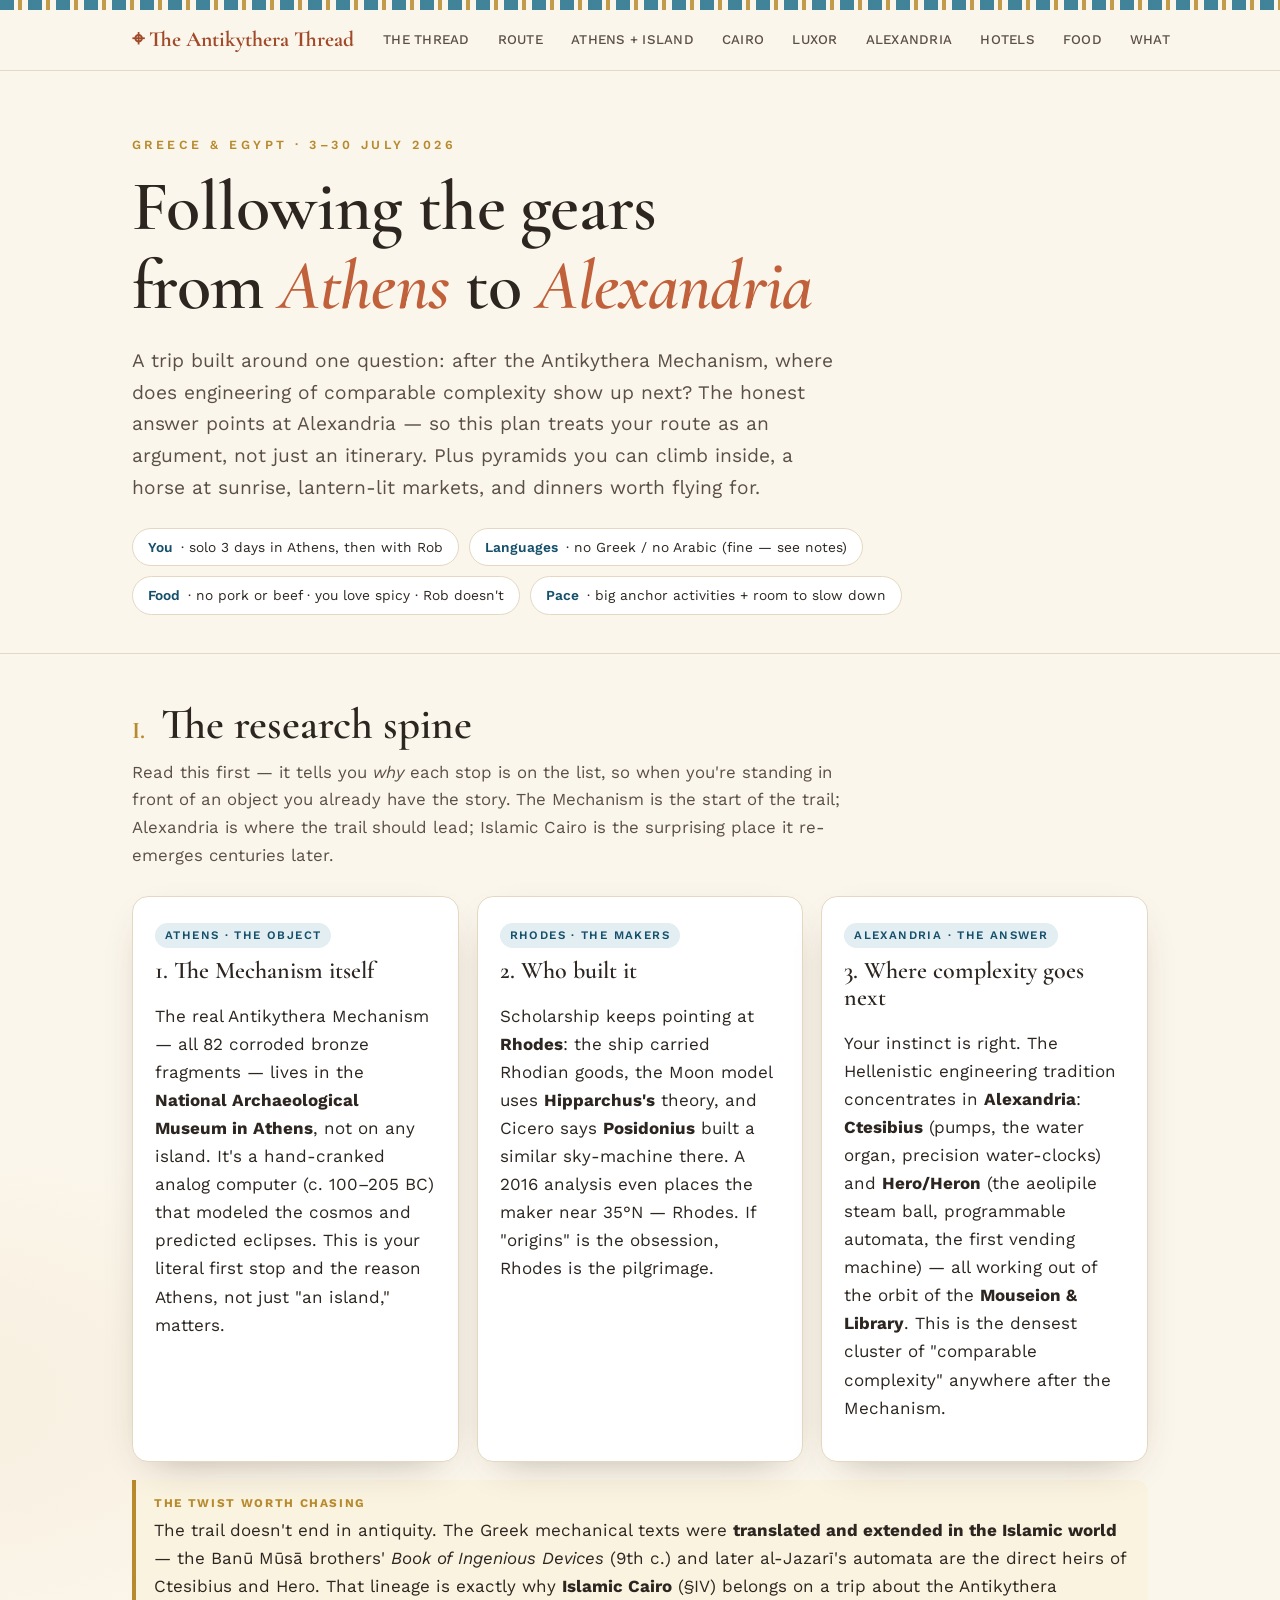
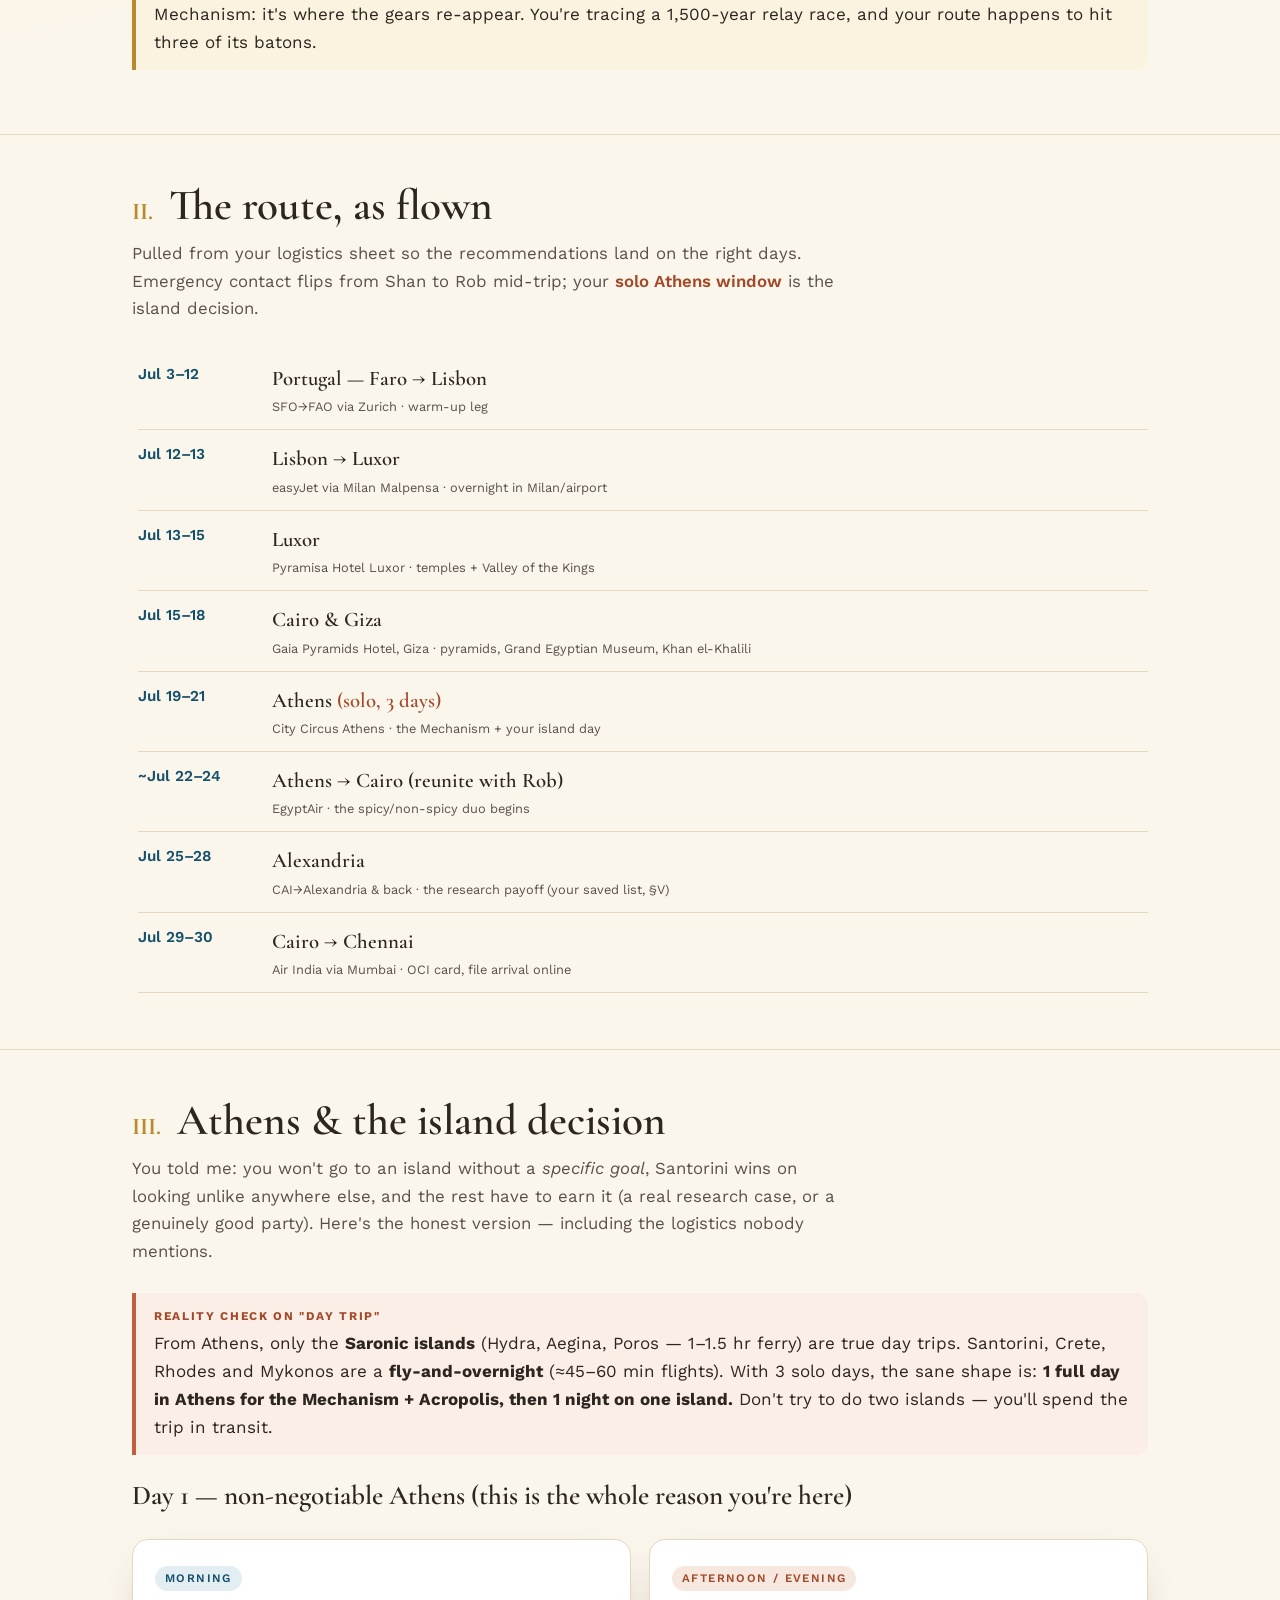
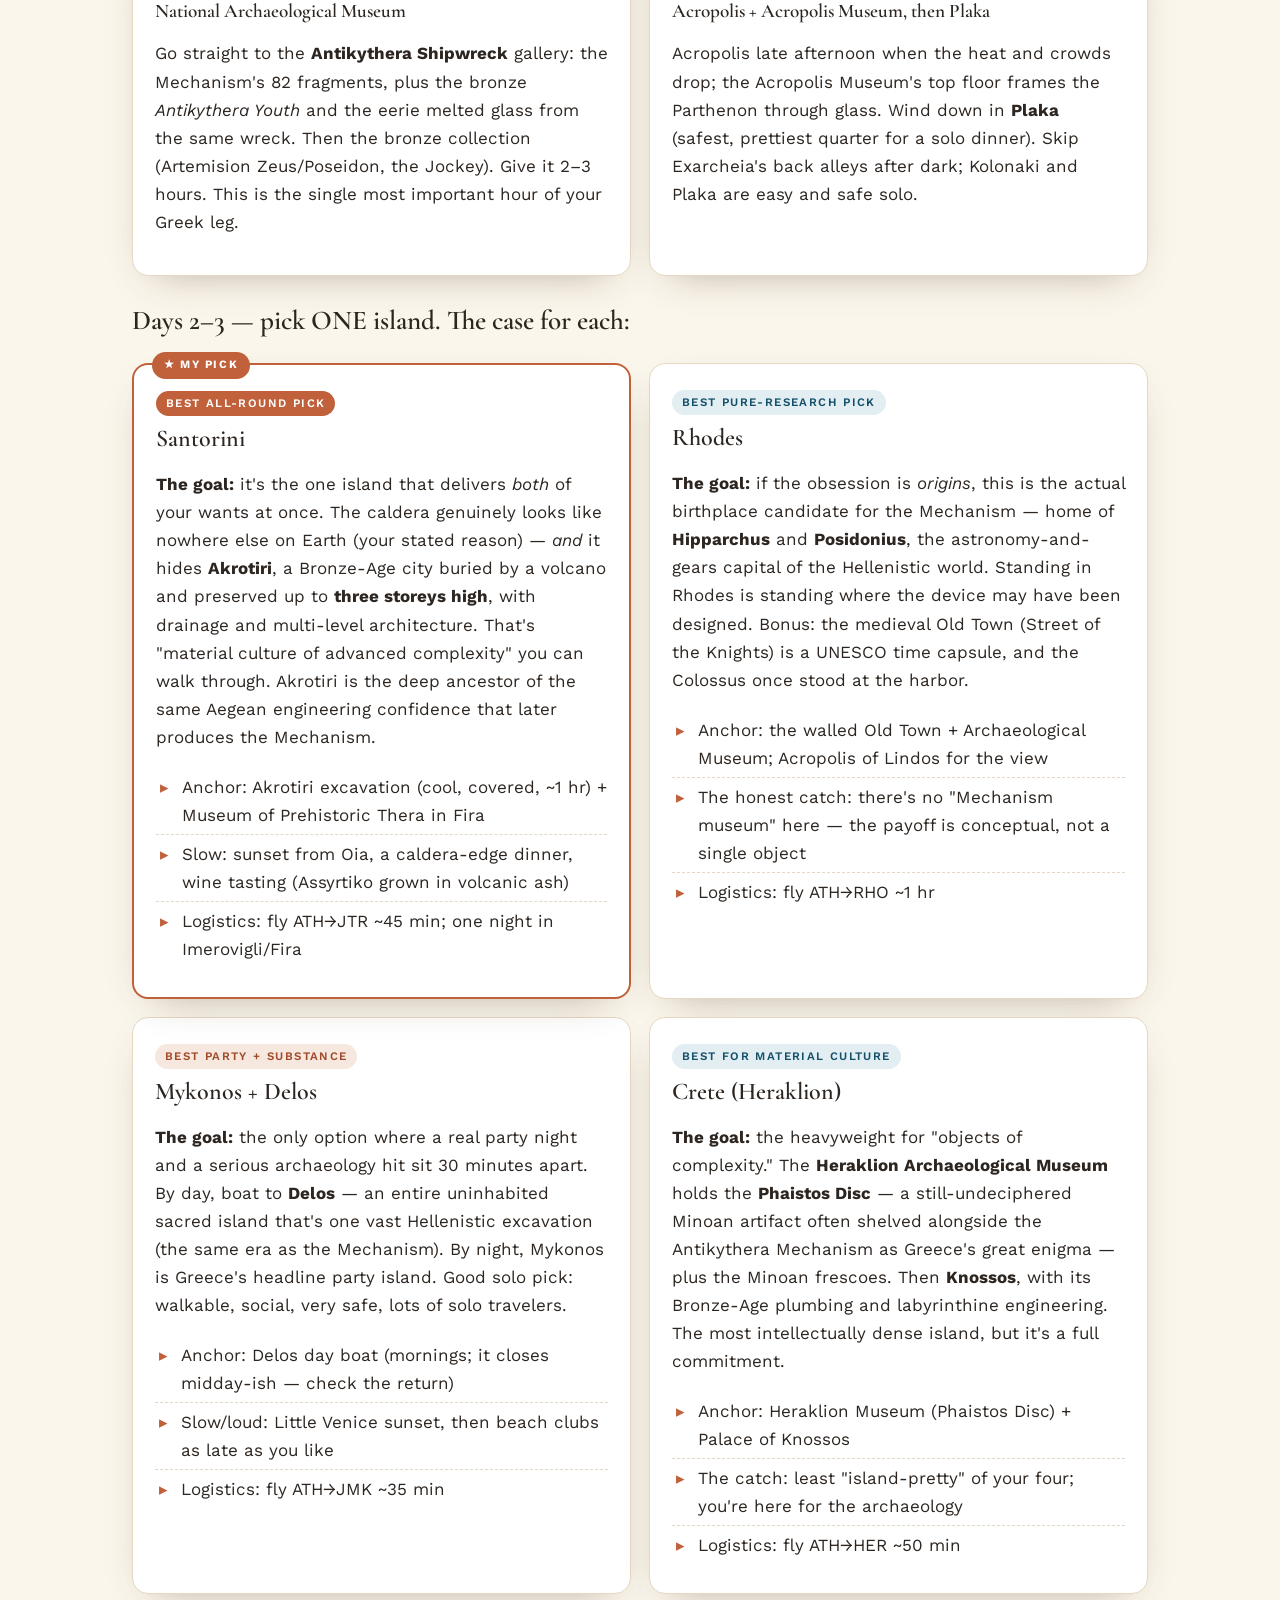
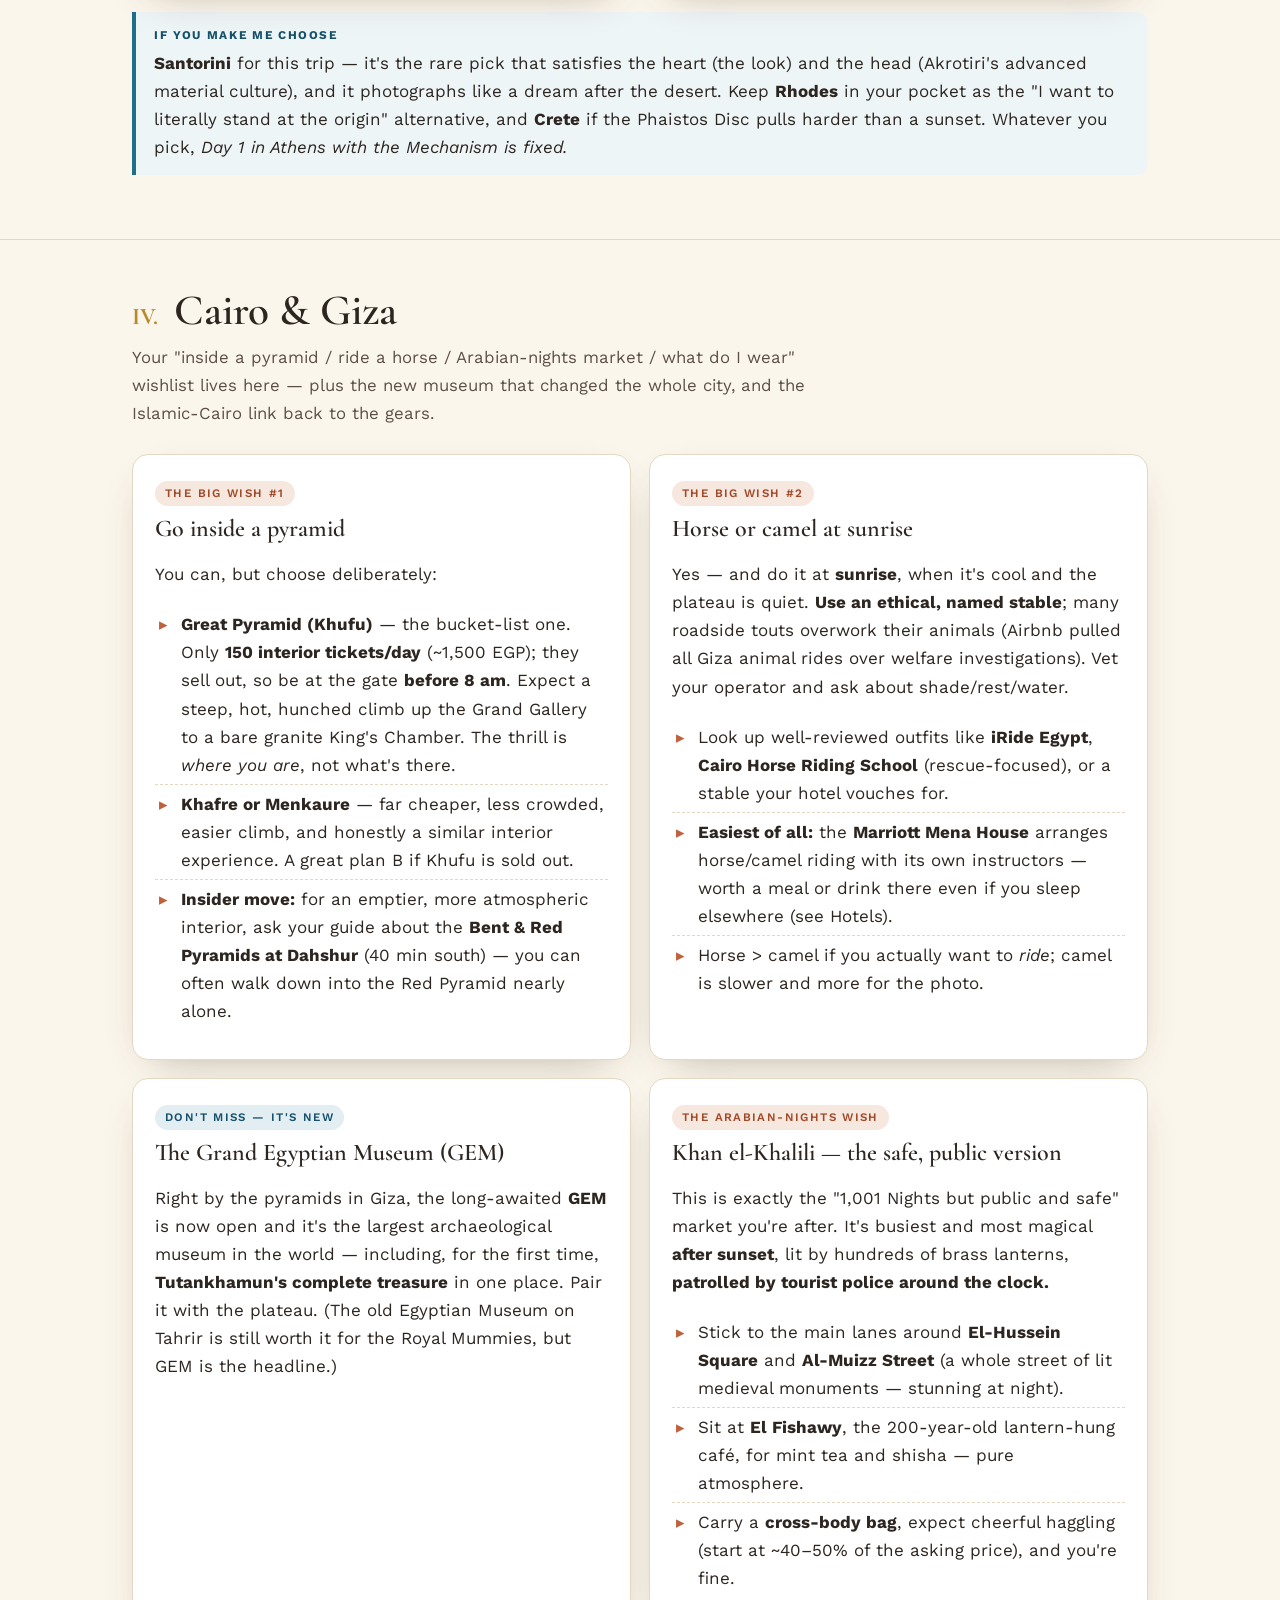
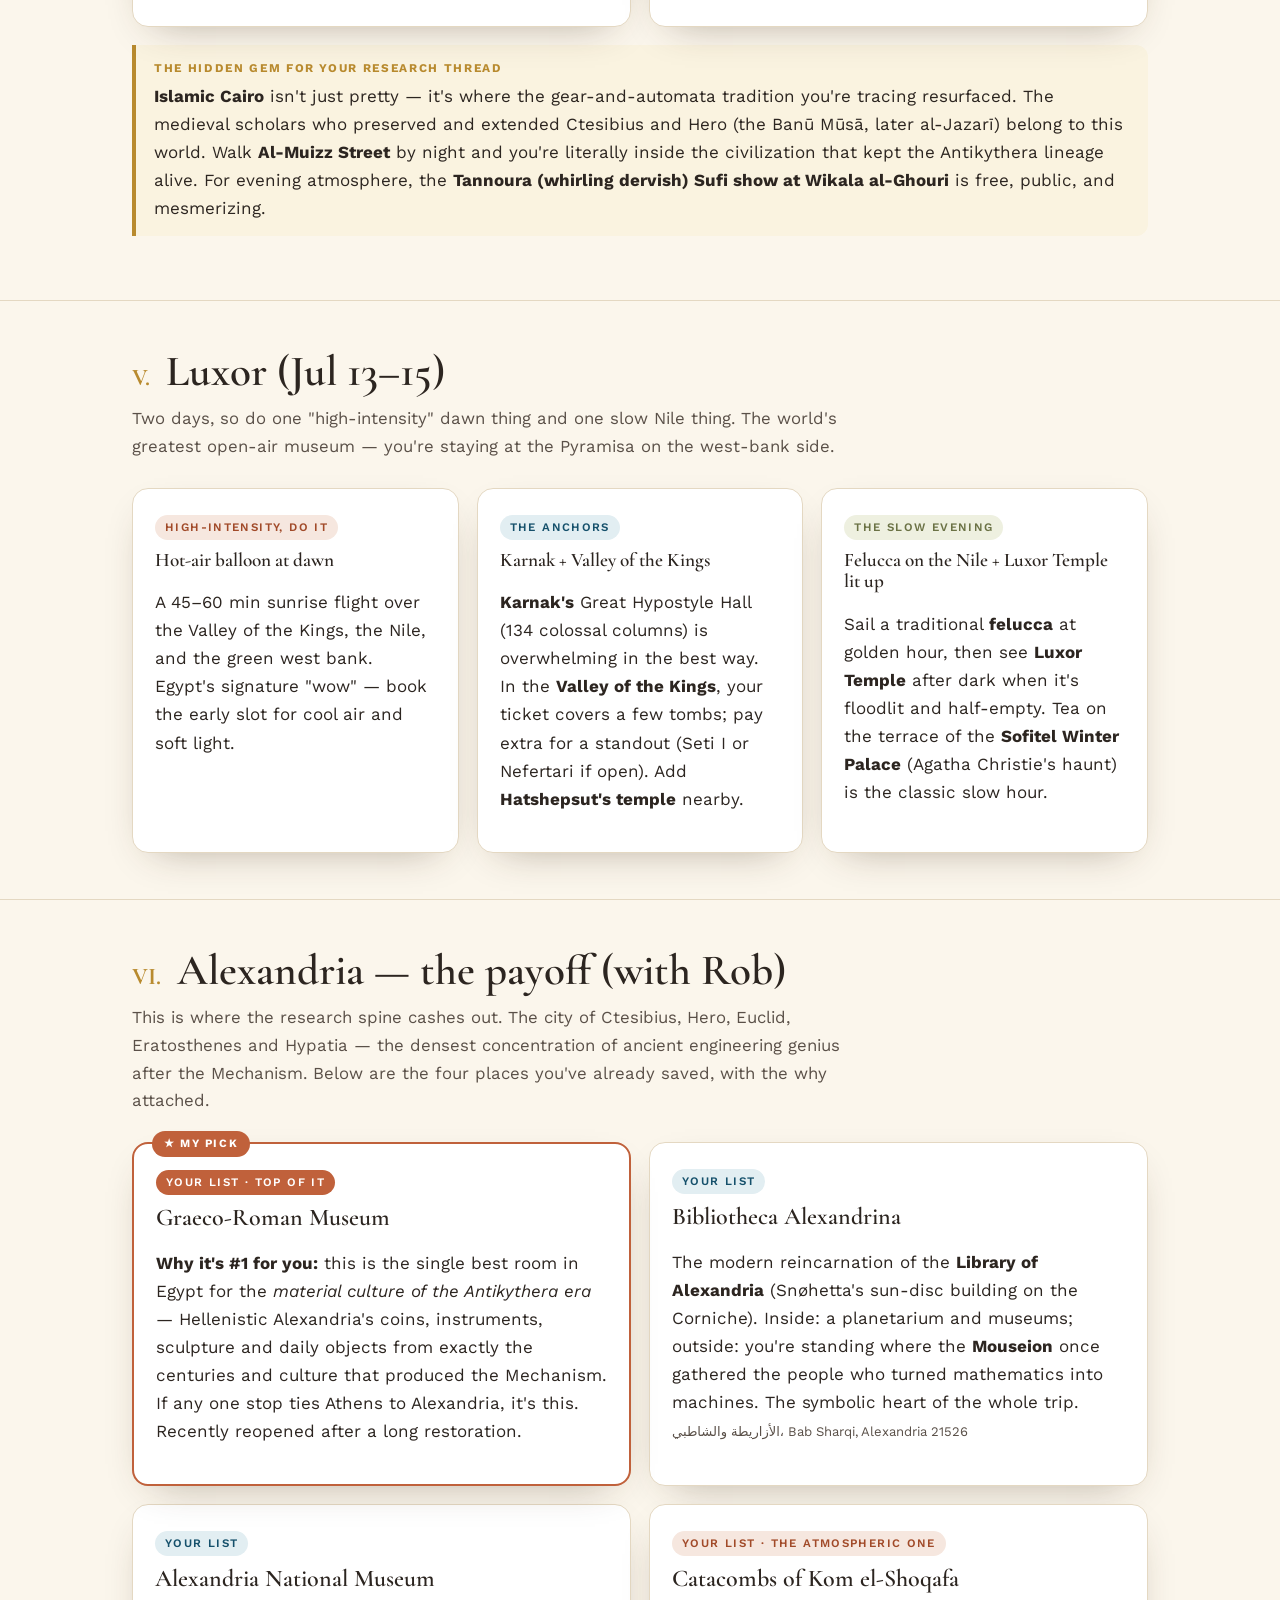
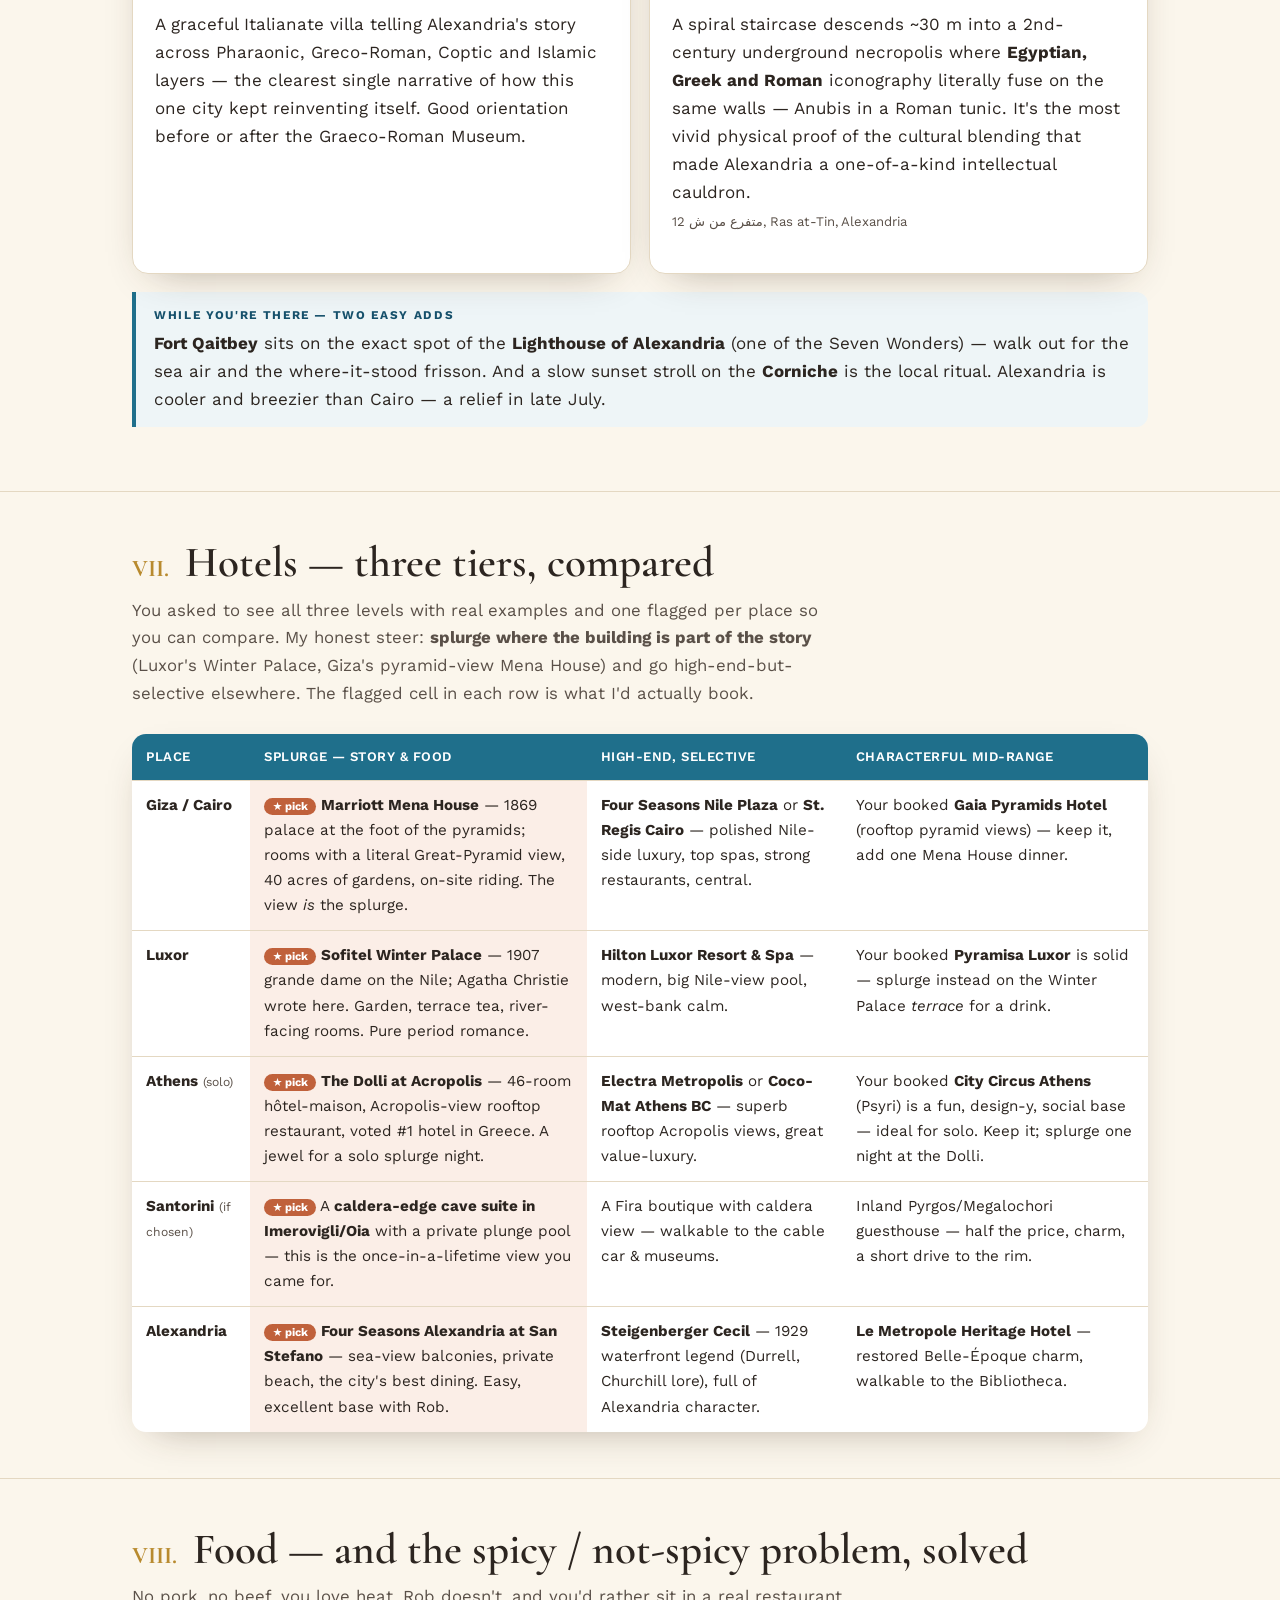
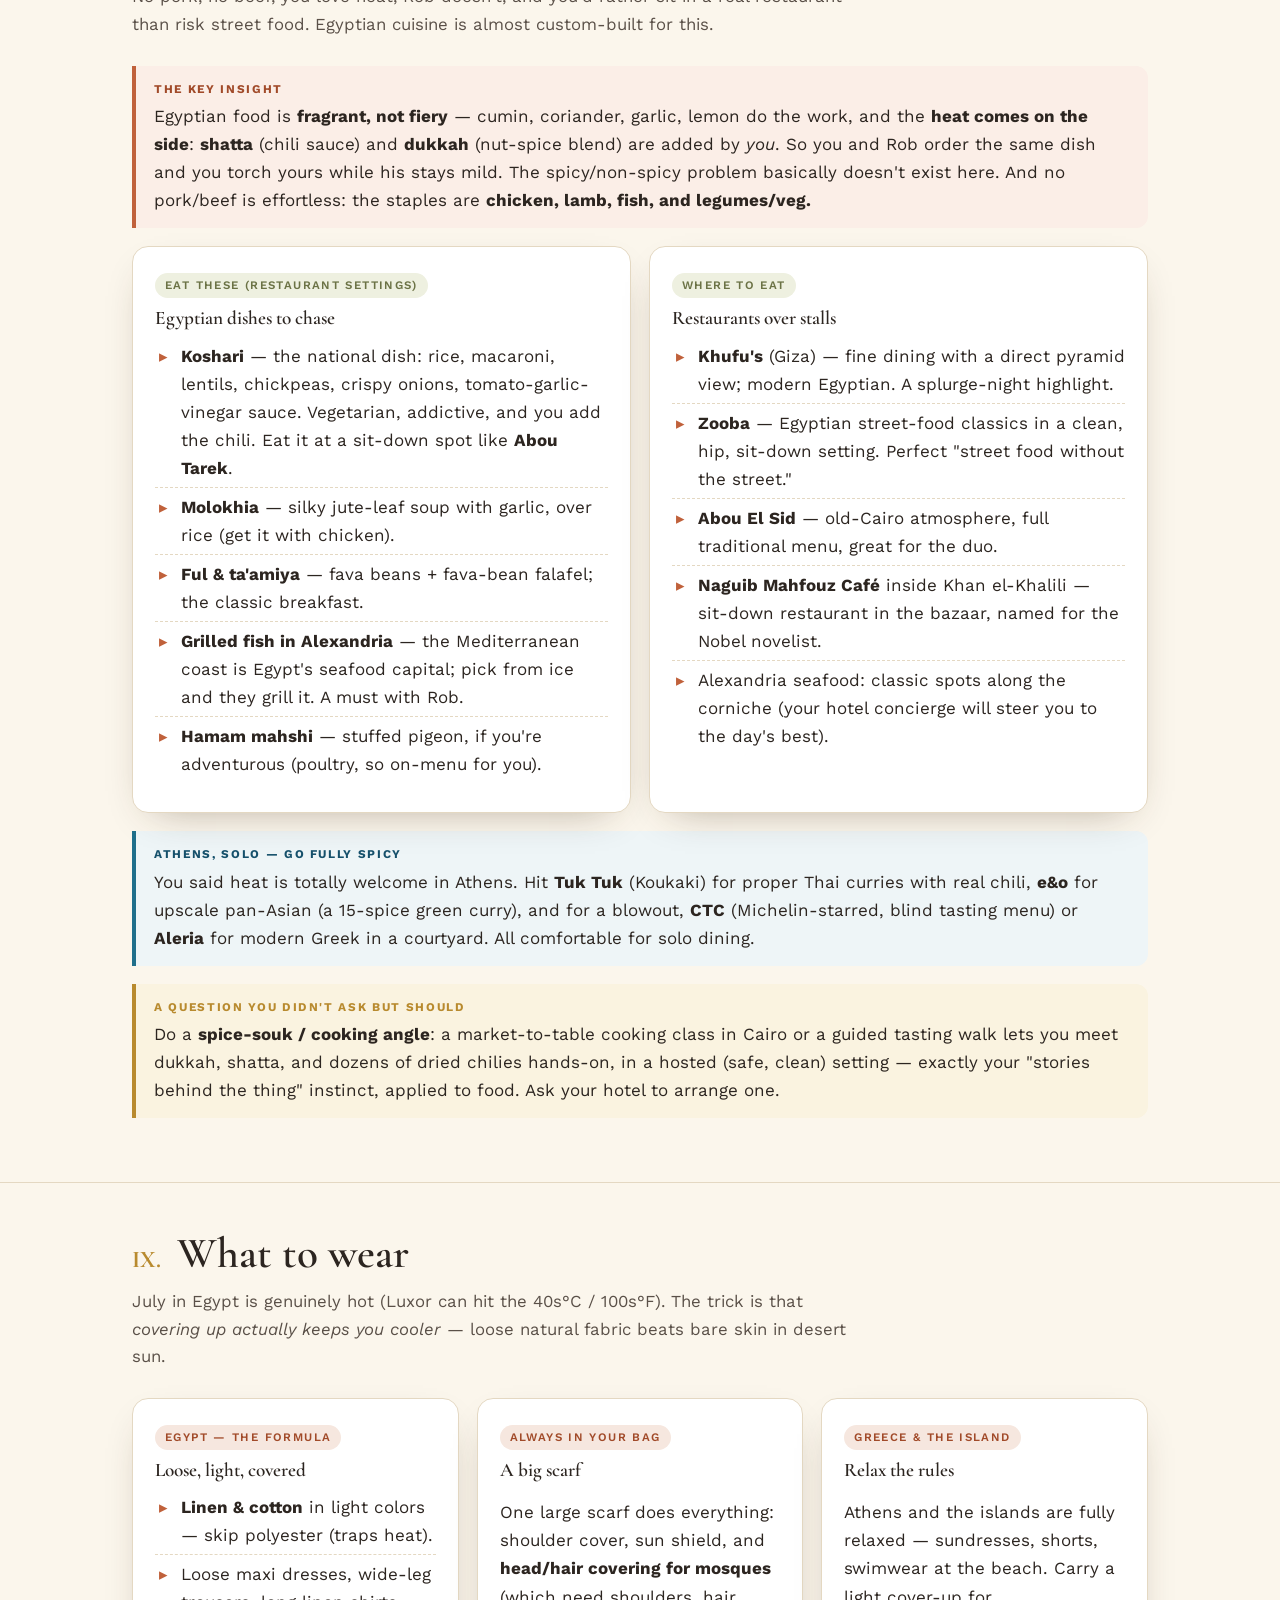
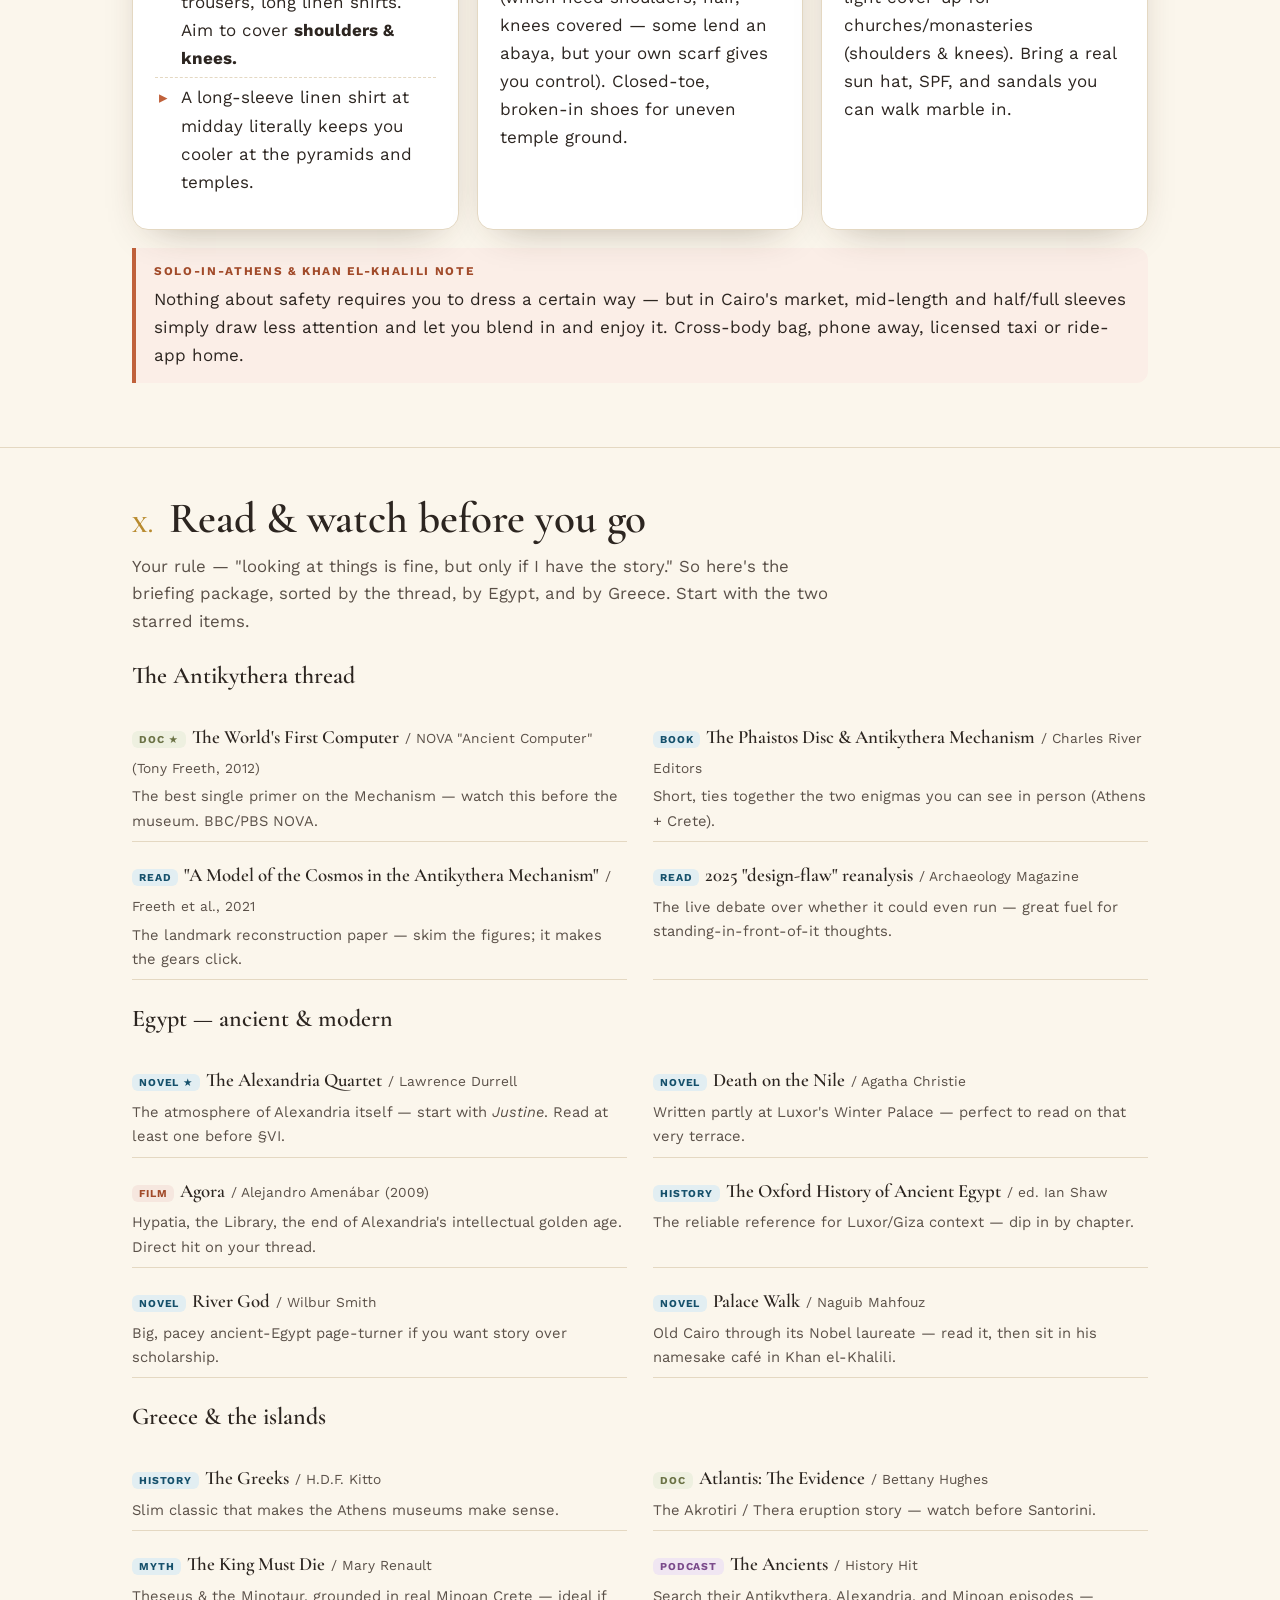
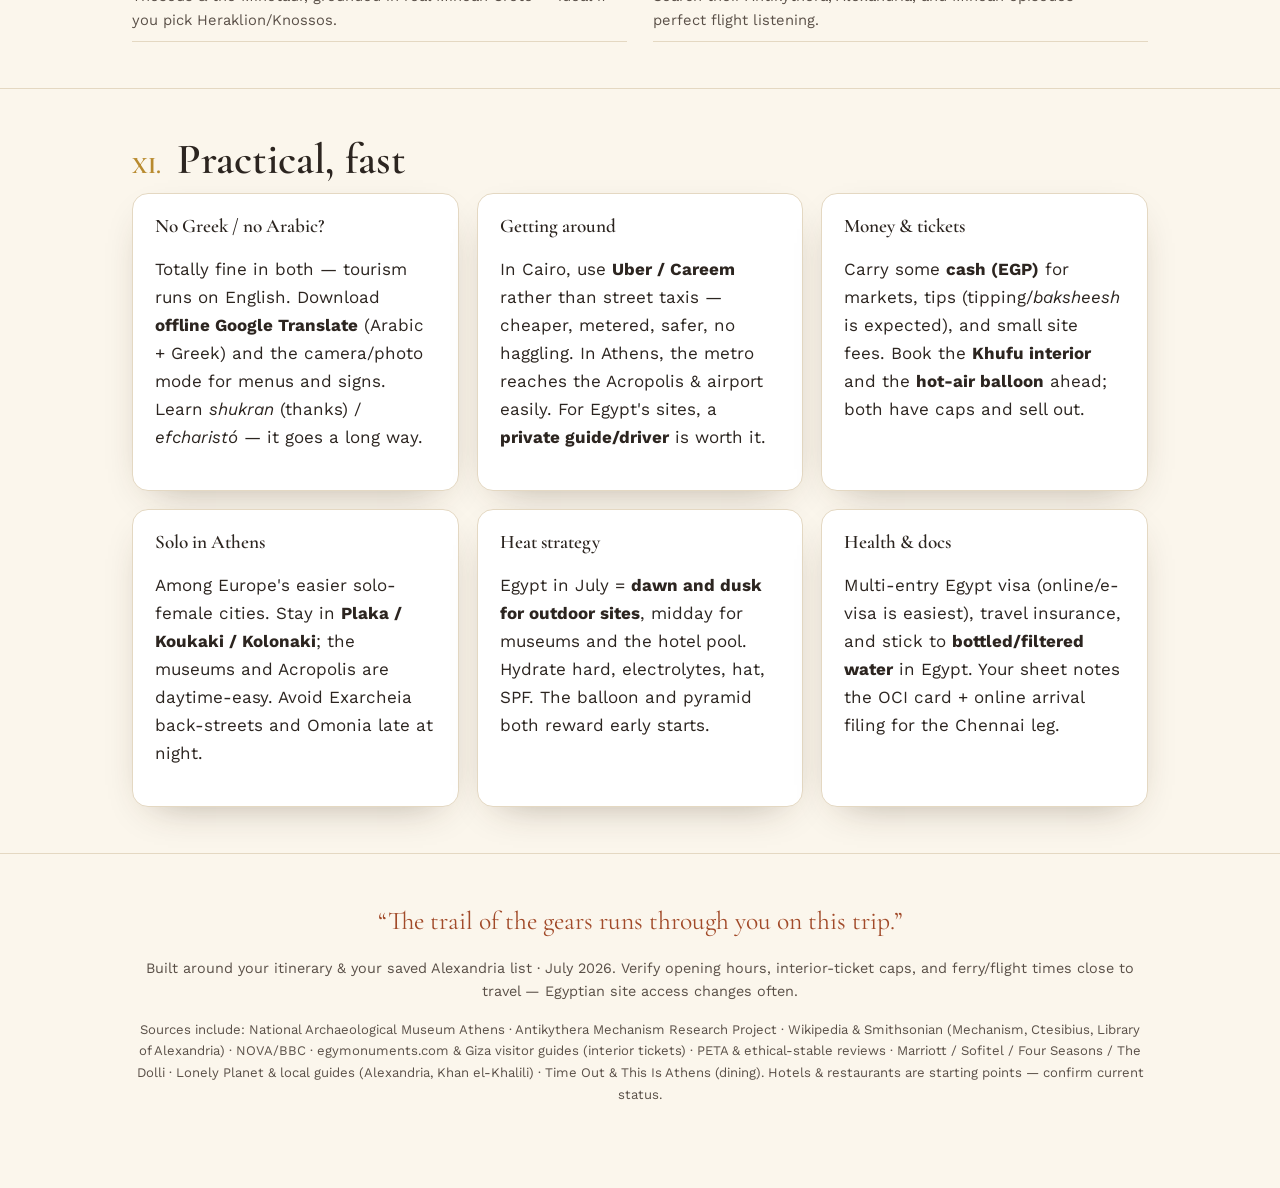
==== greece-egypt-trip/index.html @ a1d3d07e "Add Greece & Egypt 2026 travel guide (Antikythera thread) Single-page HTML guide built around the us" ====
<!DOCTYPE html>
<html lang="en">
<head>
<meta charset="UTF-8" />
<meta name="viewport" content="width=device-width, initial-scale=1.0" />
<title>The Antikythera Thread — Greece &amp; Egypt, July 2026</title>
<link rel="preconnect" href="https://fonts.googleapis.com" />
<link rel="preconnect" href="https://fonts.gstatic.com" crossorigin />
<link href="https://fonts.googleapis.com/css2?family=Cormorant+Garamond:ital,wght@0,400;0,500;0,600;0,700;1,400;1,500&family=Work+Sans:wght@300;400;500;600;700&display=swap" rel="stylesheet" />
<style>
  :root{
    --paper:#fbf6ec;
    --paper-2:#f4ecdd;
    --card:#ffffff;
    --ink:#2c2520;
    --ink-soft:#5a5048;
    --aegean:#1f6f8b;
    --aegean-deep:#15506b;
    --terracotta:#c0613b;
    --terracotta-deep:#a14a29;
    --gold:#b88a2e;
    --gold-soft:#e9d6a8;
    --olive:#6b7245;
    --line:#e4d8c2;
    --shadow:0 14px 40px -22px rgba(60,40,20,.45);
  }
  *{box-sizing:border-box;}
  html{scroll-behavior:smooth;}
  body{
    margin:0;
    background:
      radial-gradient(1200px 600px at 80% -10%, #fff8ec 0, rgba(255,248,236,0) 60%),
      radial-gradient(1000px 500px at -10% 10%, #f7eedd 0, rgba(247,238,221,0) 55%),
      var(--paper);
    color:var(--ink);
    font-family:"Work Sans",system-ui,sans-serif;
    font-weight:400;
    line-height:1.65;
    font-size:17px;
    -webkit-font-smoothing:antialiased;
  }
  h1,h2,h3,h4{font-family:"Cormorant Garamond",Georgia,serif;font-weight:600;line-height:1.12;color:var(--ink);}
  a{color:var(--aegean-deep);text-decoration:none;border-bottom:1px solid rgba(31,111,139,.3);}
  a:hover{border-bottom-color:var(--aegean);}
  .wrap{max-width:1060px;margin:0 auto;padding:0 22px;}

  /* greek-key top ribbon */
  .ribbon{height:10px;background:
    repeating-linear-gradient(90deg,var(--aegean) 0 14px,transparent 14px 18px,var(--gold) 18px 22px,transparent 22px 28px);
    opacity:.85;}

  /* NAV */
  nav{position:sticky;top:0;z-index:50;background:rgba(251,246,236,.92);backdrop-filter:blur(8px);
    border-bottom:1px solid var(--line);}
  nav .wrap{display:flex;align-items:center;gap:18px;height:60px;overflow-x:auto;}
  nav .brand{font-family:"Cormorant Garamond",serif;font-size:1.35rem;font-weight:700;color:var(--terracotta-deep);white-space:nowrap;border:0;}
  nav .links{display:flex;gap:6px;margin-left:auto;}
  nav a{font-size:.83rem;letter-spacing:.02em;text-transform:uppercase;color:var(--ink-soft);
    padding:7px 11px;border-radius:999px;border:0;white-space:nowrap;font-weight:500;}
  nav a:hover{background:var(--gold-soft);color:var(--ink);}

  /* HERO */
  header.hero{padding:64px 0 38px;}
  .eyebrow{font-size:.78rem;letter-spacing:.28em;text-transform:uppercase;color:var(--gold);font-weight:600;}
  header.hero h1{font-size:clamp(2.6rem,6vw,4.4rem);margin:.18em 0 .1em;letter-spacing:-.01em;}
  header.hero h1 em{font-style:italic;color:var(--terracotta);}
  .lede{font-size:1.2rem;color:var(--ink-soft);max-width:60ch;}
  .meta-row{display:flex;flex-wrap:wrap;gap:10px;margin-top:24px;}
  .pill{background:#fff;border:1px solid var(--line);border-radius:999px;padding:7px 15px;font-size:.86rem;
    box-shadow:var(--shadow);display:inline-flex;gap:8px;align-items:center;}
  .pill b{color:var(--aegean-deep);font-weight:600;}

  /* SECTION */
  section{padding:46px 0;border-top:1px solid var(--line);}
  .sec-head{display:flex;align-items:baseline;gap:16px;margin-bottom:8px;}
  .sec-num{font-family:"Cormorant Garamond",serif;font-size:1.5rem;color:var(--gold);font-weight:700;}
  section h2{font-size:clamp(1.9rem,4vw,2.7rem);margin:0;}
  .sec-sub{color:var(--ink-soft);max-width:72ch;margin:.4em 0 1.6em;font-size:1.05rem;}

  /* cards & grid */
  .grid{display:grid;gap:18px;}
  .g2{grid-template-columns:repeat(2,1fr);}
  .g3{grid-template-columns:repeat(3,1fr);}
  @media(max-width:820px){.g2,.g3{grid-template-columns:1fr;}}
  .card{background:var(--card);border:1px solid var(--line);border-radius:16px;padding:22px;box-shadow:var(--shadow);}
  .card h3{font-size:1.5rem;margin:0 0 .25em;}
  .card h4{font-size:1.2rem;margin:0 0 .2em;}
  .tag{display:inline-block;font-size:.72rem;letter-spacing:.12em;text-transform:uppercase;font-weight:600;
    padding:3px 10px;border-radius:999px;margin-bottom:10px;}
  .tag.research{background:#e2eef2;color:var(--aegean-deep);}
  .tag.vibe{background:#f6e7df;color:var(--terracotta-deep);}
  .tag.food{background:#eef0e0;color:var(--olive);}
  .tag.pick{background:var(--terracotta);color:#fff;}

  /* recommended flag */
  .rec{position:relative;border:2px solid var(--terracotta);}
  .rec::before{content:"★ MY PICK";position:absolute;top:-13px;left:18px;background:var(--terracotta);color:#fff;
    font-family:"Work Sans";font-size:.7rem;letter-spacing:.14em;font-weight:700;padding:4px 12px;border-radius:999px;}

  ul.clean{list-style:none;padding:0;margin:.4em 0;}
  ul.clean li{padding:5px 0 5px 26px;position:relative;border-bottom:1px dashed var(--line);}
  ul.clean li:last-child{border-bottom:0;}
  ul.clean li::before{content:"▸";position:absolute;left:4px;color:var(--terracotta);}
  ul.plain{padding-left:1.1em;margin:.4em 0;}
  ul.plain li{margin:.3em 0;}

  /* callout */
  .note{border-left:4px solid var(--aegean);background:#eef5f7;border-radius:0 12px 12px 0;padding:14px 18px;margin:18px 0;}
  .note.warm{border-left-color:var(--terracotta);background:#fbeee7;}
  .note.gold{border-left-color:var(--gold);background:#faf3e0;}
  .note b{color:var(--ink);}
  .note .lbl{font-size:.74rem;letter-spacing:.14em;text-transform:uppercase;font-weight:700;color:var(--aegean-deep);display:block;margin-bottom:3px;}
  .note.warm .lbl{color:var(--terracotta-deep);}
  .note.gold .lbl{color:var(--gold);}

  /* timeline */
  .tl{position:relative;margin:10px 0;padding-left:6px;}
  .tl-row{display:grid;grid-template-columns:120px 1fr;gap:14px;padding:12px 0;border-bottom:1px solid var(--line);align-items:start;}
  @media(max-width:600px){.tl-row{grid-template-columns:90px 1fr;}}
  .tl-date{font-weight:600;color:var(--aegean-deep);font-size:.95rem;}
  .tl-place{font-family:"Cormorant Garamond",serif;font-size:1.3rem;font-weight:600;}
  .tl-who{font-size:.8rem;color:var(--ink-soft);}
  .who-solo{color:var(--terracotta-deep);font-weight:600;}

  /* table */
  table{width:100%;border-collapse:collapse;background:#fff;border-radius:14px;overflow:hidden;box-shadow:var(--shadow);font-size:.95rem;}
  th,td{padding:12px 14px;text-align:left;border-bottom:1px solid var(--line);vertical-align:top;}
  th{background:var(--aegean);color:#fff;font-family:"Work Sans";font-weight:600;font-size:.82rem;letter-spacing:.04em;text-transform:uppercase;}
  tr:last-child td{border-bottom:0;}
  td.flagged{background:#fbeee7;}
  .chip{font-size:.7rem;font-weight:700;color:#fff;background:var(--terracotta);padding:2px 8px;border-radius:999px;}

  /* reading list */
  .read{display:grid;grid-template-columns:1fr 1fr;gap:10px 26px;}
  @media(max-width:700px){.read{grid-template-columns:1fr;}}
  .read .item{padding:8px 0;border-bottom:1px solid var(--line);}
  .read .item b{font-family:"Cormorant Garamond",serif;font-size:1.18rem;font-weight:600;}
  .read .item .by{color:var(--ink-soft);font-size:.86rem;}
  .read .item p{margin:.25em 0 0;font-size:.92rem;color:var(--ink-soft);}
  .badge{font-size:.66rem;font-weight:700;letter-spacing:.08em;text-transform:uppercase;padding:2px 7px;border-radius:6px;margin-right:6px;}
  .b-book{background:#e2eef2;color:var(--aegean-deep);}
  .b-film{background:#f6e7df;color:var(--terracotta-deep);}
  .b-doc{background:#eef0e0;color:var(--olive);}
  .b-pod{background:#f0e6f2;color:#7a4a8a;}

  footer{padding:46px 0 70px;border-top:1px solid var(--line);color:var(--ink-soft);font-size:.9rem;}
  footer .wrap{text-align:center;}
  .src{font-size:.82rem;color:var(--ink-soft);}
  .src a{color:var(--ink-soft);}
  .two-col{columns:2;column-gap:34px;}
  @media(max-width:700px){.two-col{columns:1;}}
  .kicker{font-variant:small-caps;letter-spacing:.04em;color:var(--terracotta-deep);font-weight:600;}
  hr.soft{border:0;border-top:1px dashed var(--line);margin:22px 0;}
</style>
</head>
<body>
<div class="ribbon"></div>
<nav>
  <div class="wrap">
    <span class="brand">⌖ The Antikythera Thread</span>
    <span class="links">
      <a href="#spine">The Thread</a>
      <a href="#route">Route</a>
      <a href="#athens">Athens + Island</a>
      <a href="#cairo">Cairo</a>
      <a href="#luxor">Luxor</a>
      <a href="#alex">Alexandria</a>
      <a href="#hotels">Hotels</a>
      <a href="#food">Food</a>
      <a href="#wear">What to Wear</a>
      <a href="#read">Read / Watch</a>
    </span>
  </div>
</nav>

<header class="hero">
  <div class="wrap">
    <div class="eyebrow">Greece &amp; Egypt · 3–30 July 2026</div>
    <h1>Following the gears<br />from <em>Athens</em> to <em>Alexandria</em></h1>
    <p class="lede">A trip built around one question: after the Antikythera Mechanism, where does engineering of comparable
      complexity show up next? The honest answer points at Alexandria — so this plan treats your route as an argument,
      not just an itinerary. Plus pyramids you can climb inside, a horse at sunrise, lantern-lit markets, and dinners worth flying for.</p>
    <div class="meta-row">
      <span class="pill"><b>You</b> · solo 3 days in Athens, then with Rob</span>
      <span class="pill"><b>Languages</b> · no Greek / no Arabic (fine — see notes)</span>
      <span class="pill"><b>Food</b> · no pork or beef · you love spicy · Rob doesn't</span>
      <span class="pill"><b>Pace</b> · big anchor activities + room to slow down</span>
    </div>
  </div>
</header>

<!-- ============ THE THREAD ============ -->
<section id="spine">
  <div class="wrap">
    <div class="sec-head"><span class="sec-num">I.</span><h2>The research spine</h2></div>
    <p class="sec-sub">Read this first — it tells you <em>why</em> each stop is on the list, so when you're standing in
      front of an object you already have the story. The Mechanism is the start of the trail; Alexandria is where the
      trail should lead; Islamic Cairo is the surprising place it re-emerges centuries later.</p>

    <div class="grid g3">
      <div class="card">
        <span class="tag research">Athens · the object</span>
        <h3>1. The Mechanism itself</h3>
        <p>The real Antikythera Mechanism — all 82 corroded bronze fragments — lives in the
          <b>National Archaeological Museum in Athens</b>, not on any island. It's a hand-cranked analog computer
          (c. 100–205 BC) that modeled the cosmos and predicted eclipses. This is your literal first stop and the
          reason Athens, not just "an island," matters.</p>
      </div>
      <div class="card">
        <span class="tag research">Rhodes · the makers</span>
        <h3>2. Who built it</h3>
        <p>Scholarship keeps pointing at <b>Rhodes</b>: the ship carried Rhodian goods, the Moon model uses
          <b>Hipparchus's</b> theory, and Cicero says <b>Posidonius</b> built a similar sky-machine there. A 2016
          analysis even places the maker near 35°N — Rhodes. If "origins" is the obsession, Rhodes is the pilgrimage.</p>
      </div>
      <div class="card">
        <span class="tag research">Alexandria · the answer</span>
        <h3>3. Where complexity goes next</h3>
        <p>Your instinct is right. The Hellenistic engineering tradition concentrates in <b>Alexandria</b>:
          <b>Ctesibius</b> (pumps, the water organ, precision water-clocks) and <b>Hero/Heron</b> (the aeolipile steam
          ball, programmable automata, the first vending machine) — all working out of the orbit of the
          <b>Mouseion &amp; Library</b>. This is the densest cluster of "comparable complexity" anywhere after the Mechanism.</p>
      </div>
    </div>

    <div class="note gold">
      <span class="lbl">The twist worth chasing</span>
      The trail doesn't end in antiquity. The Greek mechanical texts were <b>translated and extended in the Islamic
      world</b> — the Banū Mūsā brothers' <em>Book of Ingenious Devices</em> (9th c.) and later al-Jazarī's automata are
      the direct heirs of Ctesibius and Hero. That lineage is exactly why <b>Islamic Cairo</b> (§IV) belongs on a trip
      about the Antikythera Mechanism: it's where the gears re-appear. You're tracing a 1,500-year relay race, and your
      route happens to hit three of its batons.
    </div>
  </div>
</section>

<!-- ============ ROUTE ============ -->
<section id="route">
  <div class="wrap">
    <div class="sec-head"><span class="sec-num">II.</span><h2>The route, as flown</h2></div>
    <p class="sec-sub">Pulled from your logistics sheet so the recommendations land on the right days. Emergency contact
      flips from Shan to Rob mid-trip; your <span class="who-solo">solo Athens window</span> is the island decision.</p>
    <div class="tl">
      <div class="tl-row"><div class="tl-date">Jul 3–12</div><div><div class="tl-place">Portugal — Faro → Lisbon</div><div class="tl-who">SFO→FAO via Zurich · warm-up leg</div></div></div>
      <div class="tl-row"><div class="tl-date">Jul 12–13</div><div><div class="tl-place">Lisbon → Luxor</div><div class="tl-who">easyJet via Milan Malpensa · overnight in Milan/airport</div></div></div>
      <div class="tl-row"><div class="tl-date">Jul 13–15</div><div><div class="tl-place">Luxor</div><div class="tl-who">Pyramisa Hotel Luxor · temples + Valley of the Kings</div></div></div>
      <div class="tl-row"><div class="tl-date">Jul 15–18</div><div><div class="tl-place">Cairo &amp; Giza</div><div class="tl-who">Gaia Pyramids Hotel, Giza · pyramids, Grand Egyptian Museum, Khan el-Khalili</div></div></div>
      <div class="tl-row"><div class="tl-date">Jul 19–21</div><div><div class="tl-place">Athens <span class="who-solo">(solo, 3 days)</span></div><div class="tl-who">City Circus Athens · the Mechanism + your island day</div></div></div>
      <div class="tl-row"><div class="tl-date">~Jul 22–24</div><div><div class="tl-place">Athens → Cairo (reunite with Rob)</div><div class="tl-who">EgyptAir · the spicy/non-spicy duo begins</div></div></div>
      <div class="tl-row"><div class="tl-date">Jul 25–28</div><div><div class="tl-place">Alexandria</div><div class="tl-who">CAI→Alexandria &amp; back · the research payoff (your saved list, §V)</div></div></div>
      <div class="tl-row"><div class="tl-date">Jul 29–30</div><div><div class="tl-place">Cairo → Chennai</div><div class="tl-who">Air India via Mumbai · OCI card, file arrival online</div></div></div>
    </div>
  </div>
</section>

<!-- ============ ATHENS + ISLAND ============ -->
<section id="athens">
  <div class="wrap">
    <div class="sec-head"><span class="sec-num">III.</span><h2>Athens &amp; the island decision</h2></div>
    <p class="sec-sub">You told me: you won't go to an island without a <em>specific goal</em>, Santorini wins on looking
      unlike anywhere else, and the rest have to earn it (a real research case, or a genuinely good party). Here's the
      honest version — including the logistics nobody mentions.</p>

    <div class="note warm">
      <span class="lbl">Reality check on "day trip"</span>
      From Athens, only the <b>Saronic islands</b> (Hydra, Aegina, Poros — 1–1.5 hr ferry) are true day trips.
      Santorini, Crete, Rhodes and Mykonos are a <b>fly-and-overnight</b> (≈45–60 min flights). With 3 solo days, the
      sane shape is: <b>1 full day in Athens for the Mechanism + Acropolis, then 1 night on one island.</b> Don't try to
      do two islands — you'll spend the trip in transit.
    </div>

    <h3 style="margin-top:26px;font-size:1.7rem;">Day 1 — non-negotiable Athens (this is the whole reason you're here)</h3>
    <div class="grid g2" style="margin-top:6px;">
      <div class="card">
        <span class="tag research">Morning</span>
        <h4>National Archaeological Museum</h4>
        <p>Go straight to the <b>Antikythera Shipwreck</b> gallery: the Mechanism's 82 fragments, plus the bronze
          <em>Antikythera Youth</em> and the eerie melted glass from the same wreck. Then the bronze collection
          (Artemision Zeus/Poseidon, the Jockey). Give it 2–3 hours. This is the single most important hour of your Greek leg.</p>
      </div>
      <div class="card">
        <span class="tag vibe">Afternoon / evening</span>
        <h4>Acropolis + Acropolis Museum, then Plaka</h4>
        <p>Acropolis late afternoon when the heat and crowds drop; the Acropolis Museum's top floor frames the Parthenon
          through glass. Wind down in <b>Plaka</b> (safest, prettiest quarter for a solo dinner). Skip Exarcheia's back
          alleys after dark; Kolonaki and Plaka are easy and safe solo.</p>
      </div>
    </div>

    <h3 style="margin-top:30px;font-size:1.7rem;">Days 2–3 — pick ONE island. The case for each:</h3>
    <div class="grid g2" style="margin-top:6px;">

      <div class="card rec">
        <span class="tag pick">Best all-round pick</span>
        <h3>Santorini</h3>
        <p><b>The goal:</b> it's the one island that delivers <em>both</em> of your wants at once. The caldera genuinely
          looks like nowhere else on Earth (your stated reason) — <em>and</em> it hides <b>Akrotiri</b>, a Bronze-Age
          city buried by a volcano and preserved up to <b>three storeys high</b>, with drainage and multi-level
          architecture. That's "material culture of advanced complexity" you can walk through. Akrotiri is the deep
          ancestor of the same Aegean engineering confidence that later produces the Mechanism.</p>
        <ul class="clean">
          <li>Anchor: Akrotiri excavation (cool, covered, ~1 hr) + Museum of Prehistoric Thera in Fira</li>
          <li>Slow: sunset from Oia, a caldera-edge dinner, wine tasting (Assyrtiko grown in volcanic ash)</li>
          <li>Logistics: fly ATH→JTR ~45 min; one night in Imerovigli/Fira</li>
        </ul>
      </div>

      <div class="card">
        <span class="tag research">Best pure-research pick</span>
        <h3>Rhodes</h3>
        <p><b>The goal:</b> if the obsession is <em>origins</em>, this is the actual birthplace candidate for the
          Mechanism — home of <b>Hipparchus</b> and <b>Posidonius</b>, the astronomy-and-gears capital of the Hellenistic
          world. Standing in Rhodes is standing where the device may have been designed. Bonus: the medieval Old Town
          (Street of the Knights) is a UNESCO time capsule, and the Colossus once stood at the harbor.</p>
        <ul class="clean">
          <li>Anchor: the walled Old Town + Archaeological Museum; Acropolis of Lindos for the view</li>
          <li>The honest catch: there's no "Mechanism museum" here — the payoff is conceptual, not a single object</li>
          <li>Logistics: fly ATH→RHO ~1 hr</li>
        </ul>
      </div>

      <div class="card">
        <span class="tag vibe">Best party + substance</span>
        <h3>Mykonos&nbsp;+&nbsp;Delos</h3>
        <p><b>The goal:</b> the only option where a real party night and a serious archaeology hit sit 30 minutes apart.
          By day, boat to <b>Delos</b> — an entire uninhabited sacred island that's one vast Hellenistic excavation
          (the same era as the Mechanism). By night, Mykonos is Greece's headline party island. Good solo pick: walkable,
          social, very safe, lots of solo travelers.</p>
        <ul class="clean">
          <li>Anchor: Delos day boat (mornings; it closes midday-ish — check the return)</li>
          <li>Slow/loud: Little Venice sunset, then beach clubs as late as you like</li>
          <li>Logistics: fly ATH→JMK ~35 min</li>
        </ul>
      </div>

      <div class="card">
        <span class="tag research">Best for material culture</span>
        <h3>Crete (Heraklion)</h3>
        <p><b>The goal:</b> the heavyweight for "objects of complexity." The <b>Heraklion Archaeological Museum</b> holds
          the <b>Phaistos Disc</b> — a still-undeciphered Minoan artifact often shelved alongside the Antikythera
          Mechanism as Greece's great enigma — plus the Minoan frescoes. Then <b>Knossos</b>, with its Bronze-Age
          plumbing and labyrinthine engineering. The most intellectually dense island, but it's a full commitment.</p>
        <ul class="clean">
          <li>Anchor: Heraklion Museum (Phaistos Disc) + Palace of Knossos</li>
          <li>The catch: least "island-pretty" of your four; you're here for the archaeology</li>
          <li>Logistics: fly ATH→HER ~50 min</li>
        </ul>
      </div>
    </div>

    <div class="note">
      <span class="lbl">If you make me choose</span>
      <b>Santorini</b> for this trip — it's the rare pick that satisfies the heart (the look) and the head (Akrotiri's
      advanced material culture), and it photographs like a dream after the desert. Keep <b>Rhodes</b> in your pocket as
      the "I want to literally stand at the origin" alternative, and <b>Crete</b> if the Phaistos Disc pulls harder than
      a sunset. Whatever you pick, <em>Day 1 in Athens with the Mechanism is fixed.</em>
    </div>
  </div>
</section>

<!-- ============ CAIRO ============ -->
<section id="cairo">
  <div class="wrap">
    <div class="sec-head"><span class="sec-num">IV.</span><h2>Cairo &amp; Giza</h2></div>
    <p class="sec-sub">Your "inside a pyramid / ride a horse / Arabian-nights market / what do I wear" wishlist lives here —
      plus the new museum that changed the whole city, and the Islamic-Cairo link back to the gears.</p>

    <div class="grid g2">
      <div class="card">
        <span class="tag vibe">The big wish #1</span>
        <h3>Go inside a pyramid</h3>
        <p>You can, but choose deliberately:</p>
        <ul class="clean">
          <li><b>Great Pyramid (Khufu)</b> — the bucket-list one. Only <b>150 interior tickets/day</b> (~1,500 EGP); they
            sell out, so be at the gate <b>before 8 am</b>. Expect a steep, hot, hunched climb up the Grand Gallery to a
            bare granite King's Chamber. The thrill is <em>where you are</em>, not what's there.</li>
          <li><b>Khafre or Menkaure</b> — far cheaper, less crowded, easier climb, and honestly a similar interior
            experience. A great plan B if Khufu is sold out.</li>
          <li><b>Insider move:</b> for an emptier, more atmospheric interior, ask your guide about the
            <b>Bent &amp; Red Pyramids at Dahshur</b> (40 min south) — you can often walk down into the Red Pyramid nearly alone.</li>
        </ul>
      </div>

      <div class="card">
        <span class="tag vibe">The big wish #2</span>
        <h3>Horse or camel at sunrise</h3>
        <p>Yes — and do it at <b>sunrise</b>, when it's cool and the plateau is quiet. <b>Use an ethical, named
          stable</b>; many roadside touts overwork their animals (Airbnb pulled all Giza animal rides over welfare
          investigations). Vet your operator and ask about shade/rest/water.</p>
        <ul class="clean">
          <li>Look up well-reviewed outfits like <b>iRide Egypt</b>, <b>Cairo Horse Riding School</b> (rescue-focused),
            or a stable your hotel vouches for.</li>
          <li><b>Easiest of all:</b> the <b>Marriott Mena House</b> arranges horse/camel riding with its own instructors —
            worth a meal or drink there even if you sleep elsewhere (see Hotels).</li>
          <li>Horse > camel if you actually want to <em>ride</em>; camel is slower and more for the photo.</li>
        </ul>
      </div>

      <div class="card">
        <span class="tag research">Don't miss — it's new</span>
        <h3>The Grand Egyptian Museum (GEM)</h3>
        <p>Right by the pyramids in Giza, the long-awaited <b>GEM</b> is now open and it's the largest archaeological
          museum in the world — including, for the first time, <b>Tutankhamun's complete treasure</b> in one place. Pair
          it with the plateau. (The old Egyptian Museum on Tahrir is still worth it for the Royal Mummies, but GEM is the headline.)</p>
      </div>

      <div class="card">
        <span class="tag vibe">The Arabian-nights wish</span>
        <h3>Khan el-Khalili — the safe, public version</h3>
        <p>This is exactly the "1,001 Nights but public and safe" market you're after. It's busiest and most magical
          <b>after sunset</b>, lit by hundreds of brass lanterns, <b>patrolled by tourist police around the clock.</b></p>
        <ul class="clean">
          <li>Stick to the main lanes around <b>El-Hussein Square</b> and <b>Al-Muizz Street</b> (a whole street of lit
            medieval monuments — stunning at night).</li>
          <li>Sit at <b>El Fishawy</b>, the 200-year-old lantern-hung café, for mint tea and shisha — pure atmosphere.</li>
          <li>Carry a <b>cross-body bag</b>, expect cheerful haggling (start at ~40–50% of the asking price), and you're fine.</li>
        </ul>
      </div>
    </div>

    <div class="note gold">
      <span class="lbl">The hidden gem for your research thread</span>
      <b>Islamic Cairo</b> isn't just pretty — it's where the gear-and-automata tradition you're tracing resurfaced.
      The medieval scholars who preserved and extended Ctesibius and Hero (the Banū Mūsā, later al-Jazarī) belong to this
      world. Walk <b>Al-Muizz Street</b> by night and you're literally inside the civilization that kept the Antikythera
      lineage alive. For evening atmosphere, the <b>Tannoura (whirling dervish) Sufi show at Wikala al-Ghouri</b> is free,
      public, and mesmerizing.
    </div>
  </div>
</section>

<!-- ============ LUXOR ============ -->
<section id="luxor">
  <div class="wrap">
    <div class="sec-head"><span class="sec-num">V.</span><h2>Luxor (Jul 13–15)</h2></div>
    <p class="sec-sub">Two days, so do one "high-intensity" dawn thing and one slow Nile thing. The world's greatest
      open-air museum — you're staying at the Pyramisa on the west-bank side.</p>
    <div class="grid g3">
      <div class="card">
        <span class="tag vibe">High-intensity, do it</span>
        <h4>Hot-air balloon at dawn</h4>
        <p>A 45–60 min sunrise flight over the Valley of the Kings, the Nile, and the green west bank. Egypt's signature
          "wow" — book the early slot for cool air and soft light.</p>
      </div>
      <div class="card">
        <span class="tag research">The anchors</span>
        <h4>Karnak + Valley of the Kings</h4>
        <p><b>Karnak's</b> Great Hypostyle Hall (134 colossal columns) is overwhelming in the best way. In the
          <b>Valley of the Kings</b>, your ticket covers a few tombs; pay extra for a standout (Seti I or Nefertari if
          open). Add <b>Hatshepsut's temple</b> nearby.</p>
      </div>
      <div class="card">
        <span class="tag food">The slow evening</span>
        <h4>Felucca on the Nile + Luxor Temple lit up</h4>
        <p>Sail a traditional <b>felucca</b> at golden hour, then see <b>Luxor Temple</b> after dark when it's floodlit
          and half-empty. Tea on the terrace of the <b>Sofitel Winter Palace</b> (Agatha Christie's haunt) is the classic slow hour.</p>
      </div>
    </div>
  </div>
</section>

<!-- ============ ALEXANDRIA ============ -->
<section id="alex">
  <div class="wrap">
    <div class="sec-head"><span class="sec-num">VI.</span><h2>Alexandria — the payoff (with Rob)</h2></div>
    <p class="sec-sub">This is where the research spine cashes out. The city of Ctesibius, Hero, Euclid, Eratosthenes
      and Hypatia — the densest concentration of ancient engineering genius after the Mechanism. Below are the four
      places you've already saved, with the why attached.</p>

    <div class="grid g2">
      <div class="card rec">
        <span class="tag pick">Your list · top of it</span>
        <h3>Graeco-Roman Museum</h3>
        <p><b>Why it's #1 for you:</b> this is the single best room in Egypt for the <em>material culture of the
          Antikythera era</em> — Hellenistic Alexandria's coins, instruments, sculpture and daily objects from exactly
          the centuries and culture that produced the Mechanism. If any one stop ties Athens to Alexandria, it's this.
          Recently reopened after a long restoration.</p>
      </div>
      <div class="card">
        <span class="tag research">Your list</span>
        <h3>Bibliotheca Alexandrina</h3>
        <p>The modern reincarnation of the <b>Library of Alexandria</b> (Snøhetta's sun-disc building on the Corniche).
          Inside: a planetarium and museums; outside: you're standing where the <b>Mouseion</b> once gathered the people
          who turned mathematics into machines. The symbolic heart of the whole trip.
          <br /><span class="src">الأزاريطة والشاطبي، Bab Sharqi, Alexandria 21526</span></p>
      </div>
      <div class="card">
        <span class="tag research">Your list</span>
        <h3>Alexandria National Museum</h3>
        <p>A graceful Italianate villa telling Alexandria's story across Pharaonic, Greco-Roman, Coptic and Islamic
          layers — the clearest single narrative of how this one city kept reinventing itself. Good orientation before or
          after the Graeco-Roman Museum.</p>
      </div>
      <div class="card">
        <span class="tag vibe">Your list · the atmospheric one</span>
        <h3>Catacombs of Kom el-Shoqafa</h3>
        <p>A spiral staircase descends ~30 m into a 2nd-century underground necropolis where <b>Egyptian, Greek and Roman</b>
          iconography literally fuse on the same walls — Anubis in a Roman tunic. It's the most vivid physical proof of
          the cultural blending that made Alexandria a one-of-a-kind intellectual cauldron.
          <br /><span class="src">12 متفرع من ش, Ras at-Tin, Alexandria</span></p>
      </div>
    </div>

    <div class="note">
      <span class="lbl">While you're there — two easy adds</span>
      <b>Fort Qaitbey</b> sits on the exact spot of the <b>Lighthouse of Alexandria</b> (one of the Seven Wonders) — walk
      out for the sea air and the where-it-stood frisson. And a slow sunset stroll on the <b>Corniche</b> is the local
      ritual. Alexandria is cooler and breezier than Cairo — a relief in late July.
    </div>
  </div>
</section>

<!-- ============ HOTELS ============ -->
<section id="hotels">
  <div class="wrap">
    <div class="sec-head"><span class="sec-num">VII.</span><h2>Hotels — three tiers, compared</h2></div>
    <p class="sec-sub">You asked to see all three levels with real examples and one flagged per place so you can compare.
      My honest steer: <b>splurge where the building is part of the story</b> (Luxor's Winter Palace, Giza's pyramid-view
      Mena House) and go high-end-but-selective elsewhere. The flagged cell in each row is what I'd actually book.</p>

    <table>
      <thead>
        <tr><th>Place</th><th>Splurge — story &amp; food</th><th>High-end, selective</th><th>Characterful mid-range</th></tr>
      </thead>
      <tbody>
        <tr>
          <td><b>Giza / Cairo</b></td>
          <td class="flagged"><span class="chip">★ pick</span> <b>Marriott Mena House</b> — 1869 palace at the foot of
            the pyramids; rooms with a literal Great-Pyramid view, 40 acres of gardens, on-site riding. The view <em>is</em> the splurge.</td>
          <td><b>Four Seasons Nile Plaza</b> or <b>St. Regis Cairo</b> — polished Nile-side luxury, top spas, strong restaurants, central.</td>
          <td>Your booked <b>Gaia Pyramids Hotel</b> (rooftop pyramid views) — keep it, add one Mena House dinner.</td>
        </tr>
        <tr>
          <td><b>Luxor</b></td>
          <td class="flagged"><span class="chip">★ pick</span> <b>Sofitel Winter Palace</b> — 1907 grande dame on the
            Nile; Agatha Christie wrote here. Garden, terrace tea, river-facing rooms. Pure period romance.</td>
          <td><b>Hilton Luxor Resort &amp; Spa</b> — modern, big Nile-view pool, west-bank calm.</td>
          <td>Your booked <b>Pyramisa Luxor</b> is solid — splurge instead on the Winter Palace <em>terrace</em> for a drink.</td>
        </tr>
        <tr>
          <td><b>Athens</b> <span style="font-size:.8em;color:var(--ink-soft)">(solo)</span></td>
          <td class="flagged"><span class="chip">★ pick</span> <b>The Dolli at Acropolis</b> — 46-room hôtel-maison,
            Acropolis-view rooftop restaurant, voted #1 hotel in Greece. A jewel for a solo splurge night.</td>
          <td><b>Electra Metropolis</b> or <b>Coco-Mat Athens BC</b> — superb rooftop Acropolis views, great value-luxury.</td>
          <td>Your booked <b>City Circus Athens</b> (Psyri) is a fun, design-y, social base — ideal for solo. Keep it; splurge one night at the Dolli.</td>
        </tr>
        <tr>
          <td><b>Santorini</b> <span style="font-size:.8em;color:var(--ink-soft)">(if chosen)</span></td>
          <td class="flagged"><span class="chip">★ pick</span> A <b>caldera-edge cave suite in Imerovigli/Oia</b> with a
            private plunge pool — this is the once-in-a-lifetime view you came for.</td>
          <td>A Fira boutique with caldera view — walkable to the cable car &amp; museums.</td>
          <td>Inland Pyrgos/Megalochori guesthouse — half the price, charm, a short drive to the rim.</td>
        </tr>
        <tr>
          <td><b>Alexandria</b></td>
          <td class="flagged"><span class="chip">★ pick</span> <b>Four Seasons Alexandria at San Stefano</b> — sea-view
            balconies, private beach, the city's best dining. Easy, excellent base with Rob.</td>
          <td><b>Steigenberger Cecil</b> — 1929 waterfront legend (Durrell, Churchill lore), full of Alexandria character.</td>
          <td><b>Le Metropole Heritage Hotel</b> — restored Belle-Époque charm, walkable to the Bibliotheca.</td>
        </tr>
      </tbody>
    </table>
  </div>
</section>

<!-- ============ FOOD ============ -->
<section id="food">
  <div class="wrap">
    <div class="sec-head"><span class="sec-num">VIII.</span><h2>Food — and the spicy / not-spicy problem, solved</h2></div>
    <p class="sec-sub">No pork, no beef, you love heat, Rob doesn't, and you'd rather sit in a real restaurant than risk
      street food. Egyptian cuisine is almost custom-built for this.</p>

    <div class="note warm">
      <span class="lbl">The key insight</span>
      Egyptian food is <b>fragrant, not fiery</b> — cumin, coriander, garlic, lemon do the work, and the <b>heat comes on
      the side</b>: <b>shatta</b> (chili sauce) and <b>dukkah</b> (nut-spice blend) are added by <em>you</em>. So you and
      Rob order the same dish and you torch yours while his stays mild. The spicy/non-spicy problem basically doesn't
      exist here. And no pork/beef is effortless: the staples are <b>chicken, lamb, fish, and legumes/veg.</b>
    </div>

    <div class="grid g2">
      <div class="card">
        <span class="tag food">Eat these (restaurant settings)</span>
        <h4>Egyptian dishes to chase</h4>
        <ul class="clean">
          <li><b>Koshari</b> — the national dish: rice, macaroni, lentils, chickpeas, crispy onions, tomato-garlic-vinegar
            sauce. Vegetarian, addictive, and you add the chili. Eat it at a sit-down spot like <b>Abou Tarek</b>.</li>
          <li><b>Molokhia</b> — silky jute-leaf soup with garlic, over rice (get it with chicken).</li>
          <li><b>Ful &amp; ta'amiya</b> — fava beans + fava-bean falafel; the classic breakfast.</li>
          <li><b>Grilled fish in Alexandria</b> — the Mediterranean coast is Egypt's seafood capital; pick from ice and
            they grill it. A must with Rob.</li>
          <li><b>Hamam mahshi</b> — stuffed pigeon, if you're adventurous (poultry, so on-menu for you).</li>
        </ul>
      </div>
      <div class="card">
        <span class="tag food">Where to eat</span>
        <h4>Restaurants over stalls</h4>
        <ul class="clean">
          <li><b>Khufu's</b> (Giza) — fine dining with a direct pyramid view; modern Egyptian. A splurge-night highlight.</li>
          <li><b>Zooba</b> — Egyptian street-food classics in a clean, hip, sit-down setting. Perfect "street food without the street."</li>
          <li><b>Abou El Sid</b> — old-Cairo atmosphere, full traditional menu, great for the duo.</li>
          <li><b>Naguib Mahfouz Café</b> inside Khan el-Khalili — sit-down restaurant in the bazaar, named for the Nobel novelist.</li>
          <li>Alexandria seafood: classic spots along the corniche (your hotel concierge will steer you to the day's best).</li>
        </ul>
      </div>
    </div>

    <div class="note">
      <span class="lbl">Athens, solo — go fully spicy</span>
      You said heat is totally welcome in Athens. Hit <b>Tuk Tuk</b> (Koukaki) for proper Thai curries with real chili,
      <b>e&amp;o</b> for upscale pan-Asian (a 15-spice green curry), and for a blowout, <b>CTC</b> (Michelin-starred,
      blind tasting menu) or <b>Aleria</b> for modern Greek in a courtyard. All comfortable for solo dining.
    </div>
    <div class="note gold">
      <span class="lbl">A question you didn't ask but should</span>
      Do a <b>spice-souk / cooking angle</b>: a market-to-table cooking class in Cairo or a guided tasting walk lets you
      meet dukkah, shatta, and dozens of dried chilies hands-on, in a hosted (safe, clean) setting — exactly your "stories
      behind the thing" instinct, applied to food. Ask your hotel to arrange one.
    </div>
  </div>
</section>

<!-- ============ WHAT TO WEAR ============ -->
<section id="wear">
  <div class="wrap">
    <div class="sec-head"><span class="sec-num">IX.</span><h2>What to wear</h2></div>
    <p class="sec-sub">July in Egypt is genuinely hot (Luxor can hit the 40s°C / 100s°F). The trick is that
      <em>covering up actually keeps you cooler</em> — loose natural fabric beats bare skin in desert sun.</p>
    <div class="grid g3">
      <div class="card">
        <span class="tag vibe">Egypt — the formula</span>
        <h4>Loose, light, covered</h4>
        <ul class="clean">
          <li><b>Linen &amp; cotton</b> in light colors — skip polyester (traps heat).</li>
          <li>Loose maxi dresses, wide-leg trousers, long linen shirts. Aim to cover <b>shoulders &amp; knees.</b></li>
          <li>A long-sleeve linen shirt at midday literally keeps you cooler at the pyramids and temples.</li>
        </ul>
      </div>
      <div class="card">
        <span class="tag vibe">Always in your bag</span>
        <h4>A big scarf</h4>
        <p>One large scarf does everything: shoulder cover, sun shield, and <b>head/hair covering for mosques</b> (which
          need shoulders, hair, knees covered — some lend an abaya, but your own scarf gives you control). Closed-toe,
          broken-in shoes for uneven temple ground.</p>
      </div>
      <div class="card">
        <span class="tag vibe">Greece &amp; the island</span>
        <h4>Relax the rules</h4>
        <p>Athens and the islands are fully relaxed — sundresses, shorts, swimwear at the beach. Carry a light cover-up
          for churches/monasteries (shoulders &amp; knees). Bring a real sun hat, SPF, and sandals you can walk marble in.</p>
      </div>
    </div>
    <div class="note warm">
      <span class="lbl">Solo-in-Athens &amp; Khan el-Khalili note</span>
      Nothing about safety requires you to dress a certain way — but in Cairo's market, mid-length and half/full sleeves
      simply draw less attention and let you blend in and enjoy it. Cross-body bag, phone away, licensed taxi or ride-app home.
    </div>
  </div>
</section>

<!-- ============ READ / WATCH ============ -->
<section id="read">
  <div class="wrap">
    <div class="sec-head"><span class="sec-num">X.</span><h2>Read &amp; watch before you go</h2></div>
    <p class="sec-sub">Your rule — "looking at things is fine, but only if I have the story." So here's the briefing
      package, sorted by the thread, by Egypt, and by Greece. Start with the two starred items.</p>

    <h3 style="font-size:1.5rem;margin-top:10px;">The Antikythera thread</h3>
    <div class="read">
      <div class="item"><span class="badge b-doc">Doc ★</span><b>The World's First Computer</b> <span class="by">/ NOVA "Ancient Computer" (Tony Freeth, 2012)</span><p>The best single primer on the Mechanism — watch this before the museum. BBC/PBS NOVA.</p></div>
      <div class="item"><span class="badge b-book">Book</span><b>The Phaistos Disc &amp; Antikythera Mechanism</b> <span class="by">/ Charles River Editors</span><p>Short, ties together the two enigmas you can see in person (Athens + Crete).</p></div>
      <div class="item"><span class="badge b-book">Read</span><b>"A Model of the Cosmos in the Antikythera Mechanism"</b> <span class="by">/ Freeth et al., 2021</span><p>The landmark reconstruction paper — skim the figures; it makes the gears click.</p></div>
      <div class="item"><span class="badge b-book">Read</span><b>2025 "design-flaw" reanalysis</b> <span class="by">/ Archaeology Magazine</span><p>The live debate over whether it could even run — great fuel for standing-in-front-of-it thoughts.</p></div>
    </div>

    <h3 style="font-size:1.5rem;margin-top:26px;">Egypt — ancient &amp; modern</h3>
    <div class="read">
      <div class="item"><span class="badge b-book">Novel ★</span><b>The Alexandria Quartet</b> <span class="by">/ Lawrence Durrell</span><p>The atmosphere of Alexandria itself — start with <em>Justine</em>. Read at least one before §VI.</p></div>
      <div class="item"><span class="badge b-book">Novel</span><b>Death on the Nile</b> <span class="by">/ Agatha Christie</span><p>Written partly at Luxor's Winter Palace — perfect to read on that very terrace.</p></div>
      <div class="item"><span class="badge b-film">Film</span><b>Agora</b> <span class="by">/ Alejandro Amenábar (2009)</span><p>Hypatia, the Library, the end of Alexandria's intellectual golden age. Direct hit on your thread.</p></div>
      <div class="item"><span class="badge b-book">History</span><b>The Oxford History of Ancient Egypt</b> <span class="by">/ ed. Ian Shaw</span><p>The reliable reference for Luxor/Giza context — dip in by chapter.</p></div>
      <div class="item"><span class="badge b-book">Novel</span><b>River God</b> <span class="by">/ Wilbur Smith</span><p>Big, pacey ancient-Egypt page-turner if you want story over scholarship.</p></div>
      <div class="item"><span class="badge b-book">Novel</span><b>Palace Walk</b> <span class="by">/ Naguib Mahfouz</span><p>Old Cairo through its Nobel laureate — read it, then sit in his namesake café in Khan el-Khalili.</p></div>
    </div>

    <h3 style="font-size:1.5rem;margin-top:26px;">Greece &amp; the islands</h3>
    <div class="read">
      <div class="item"><span class="badge b-book">History</span><b>The Greeks</b> <span class="by">/ H.D.F. Kitto</span><p>Slim classic that makes the Athens museums make sense.</p></div>
      <div class="item"><span class="badge b-doc">Doc</span><b>Atlantis: The Evidence</b> <span class="by">/ Bettany Hughes</span><p>The Akrotiri / Thera eruption story — watch before Santorini.</p></div>
      <div class="item"><span class="badge b-book">Myth</span><b>The King Must Die</b> <span class="by">/ Mary Renault</span><p>Theseus &amp; the Minotaur, grounded in real Minoan Crete — ideal if you pick Heraklion/Knossos.</p></div>
      <div class="item"><span class="badge b-pod">Podcast</span><b>The Ancients</b> <span class="by">/ History Hit</span><p>Search their Antikythera, Alexandria, and Minoan episodes — perfect flight listening.</p></div>
    </div>
  </div>
</section>

<!-- ============ PRACTICAL ============ -->
<section id="practical">
  <div class="wrap">
    <div class="sec-head"><span class="sec-num">XI.</span><h2>Practical, fast</h2></div>
    <div class="grid g3">
      <div class="card">
        <h4>No Greek / no Arabic?</h4>
        <p>Totally fine in both — tourism runs on English. Download <b>offline Google Translate</b> (Arabic + Greek) and
          the camera/photo mode for menus and signs. Learn <em>shukran</em> (thanks) / <em>efcharistó</em> — it goes a long way.</p>
      </div>
      <div class="card">
        <h4>Getting around</h4>
        <p>In Cairo, use <b>Uber / Careem</b> rather than street taxis — cheaper, metered, safer, no haggling. In Athens,
          the metro reaches the Acropolis &amp; airport easily. For Egypt's sites, a <b>private guide/driver</b> is worth it.</p>
      </div>
      <div class="card">
        <h4>Money &amp; tickets</h4>
        <p>Carry some <b>cash (EGP)</b> for markets, tips (tipping/<em>baksheesh</em> is expected), and small site fees.
          Book the <b>Khufu interior</b> and the <b>hot-air balloon</b> ahead; both have caps and sell out.</p>
      </div>
      <div class="card">
        <h4>Solo in Athens</h4>
        <p>Among Europe's easier solo-female cities. Stay in <b>Plaka / Koukaki / Kolonaki</b>; the museums and Acropolis
          are daytime-easy. Avoid Exarcheia back-streets and Omonia late at night.</p>
      </div>
      <div class="card">
        <h4>Heat strategy</h4>
        <p>Egypt in July = <b>dawn and dusk for outdoor sites</b>, midday for museums and the hotel pool. Hydrate hard,
          electrolytes, hat, SPF. The balloon and pyramid both reward early starts.</p>
      </div>
      <div class="card">
        <h4>Health &amp; docs</h4>
        <p>Multi-entry Egypt visa (online/e-visa is easiest), travel insurance, and stick to <b>bottled/filtered water</b>
          in Egypt. Your sheet notes the OCI card + online arrival filing for the Chennai leg.</p>
      </div>
    </div>
  </div>
</section>

<footer>
  <div class="wrap">
    <p style="font-family:'Cormorant Garamond',serif;font-size:1.6rem;color:var(--terracotta-deep);margin:0 0 6px;">
      “The trail of the gears runs through you on this trip.”</p>
    <p>Built around your itinerary &amp; your saved Alexandria list · July 2026. Verify opening hours, interior-ticket caps,
      and ferry/flight times close to travel — Egyptian site access changes often.</p>
    <p class="src">Sources include: National Archaeological Museum Athens · Antikythera Mechanism Research Project ·
      Wikipedia &amp; Smithsonian (Mechanism, Ctesibius, Library of Alexandria) · NOVA/BBC ·
      egymonuments.com &amp; Giza visitor guides (interior tickets) · PETA &amp; ethical-stable reviews ·
      Marriott / Sofitel / Four Seasons / The Dolli · Lonely Planet &amp; local guides (Alexandria, Khan el-Khalili) ·
      Time Out &amp; This Is Athens (dining). Hotels &amp; restaurants are starting points — confirm current status.</p>
  </div>
</footer>
</body>
</html>
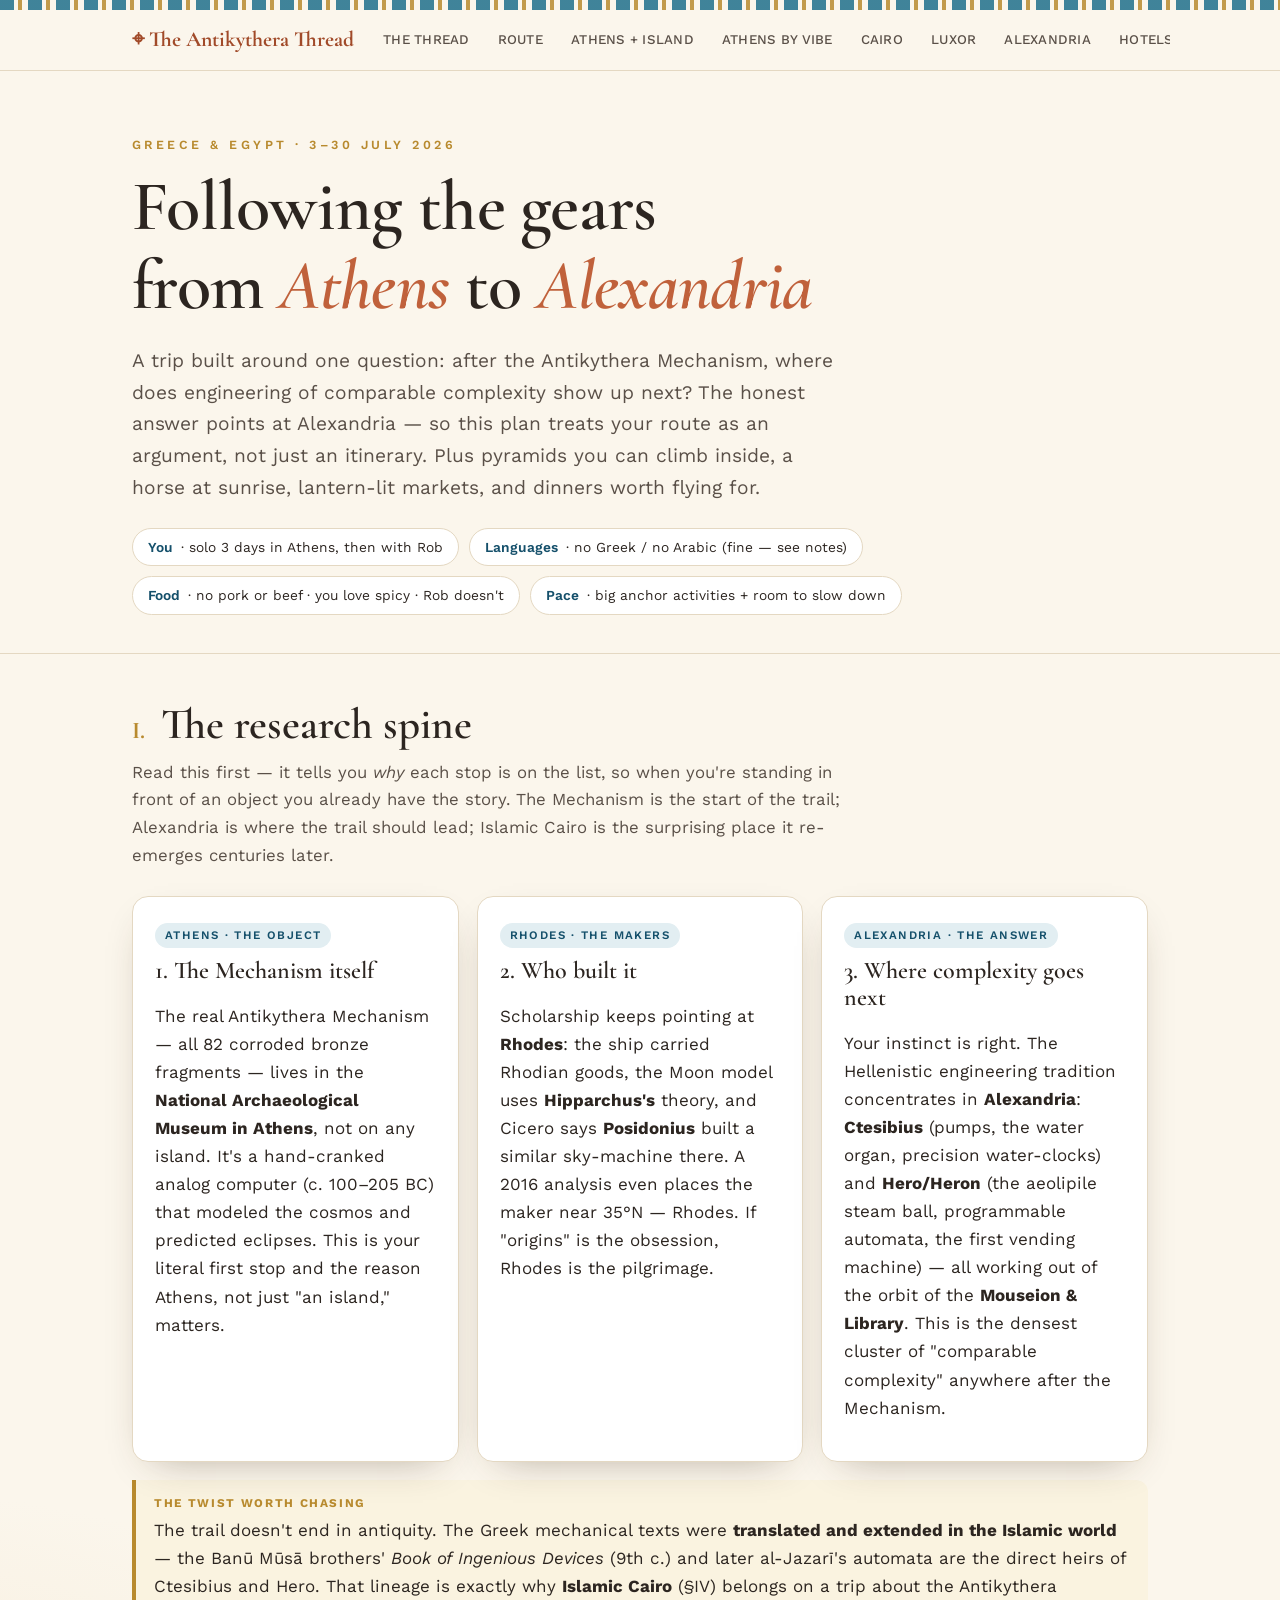
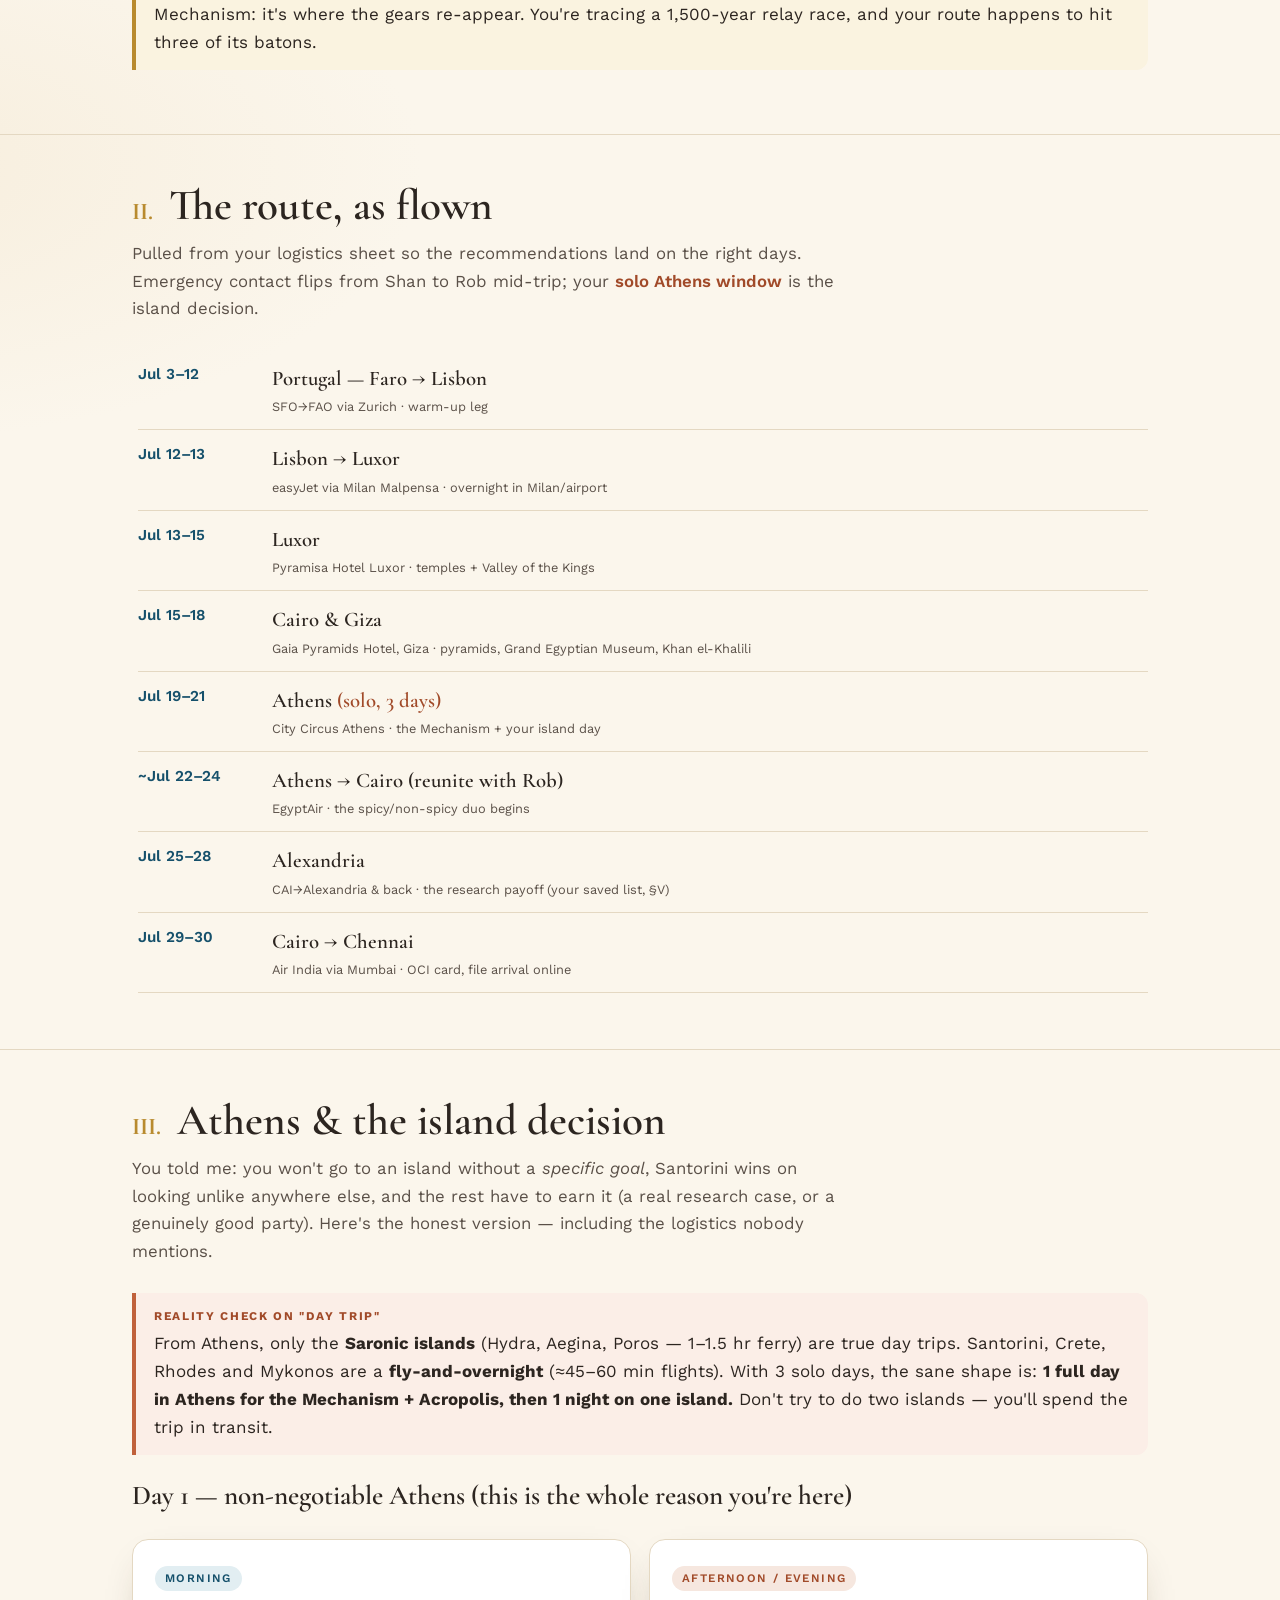
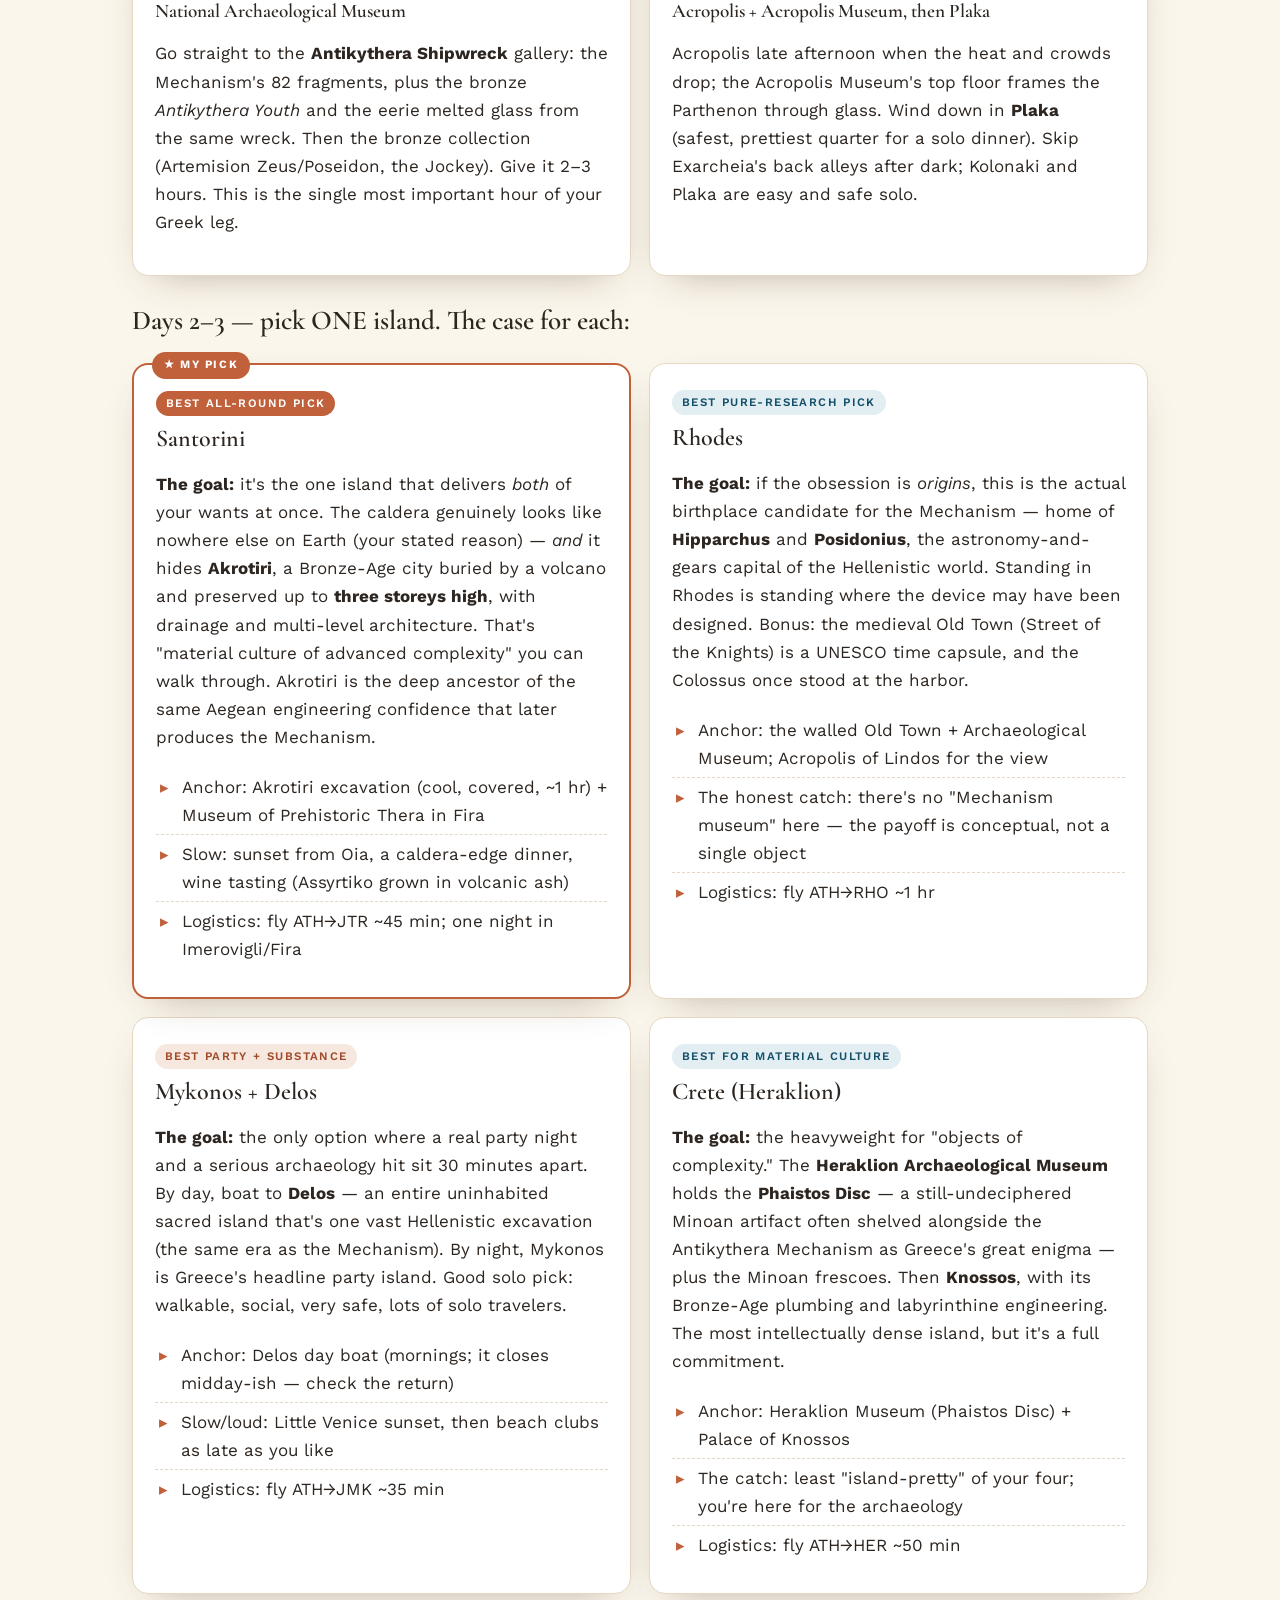
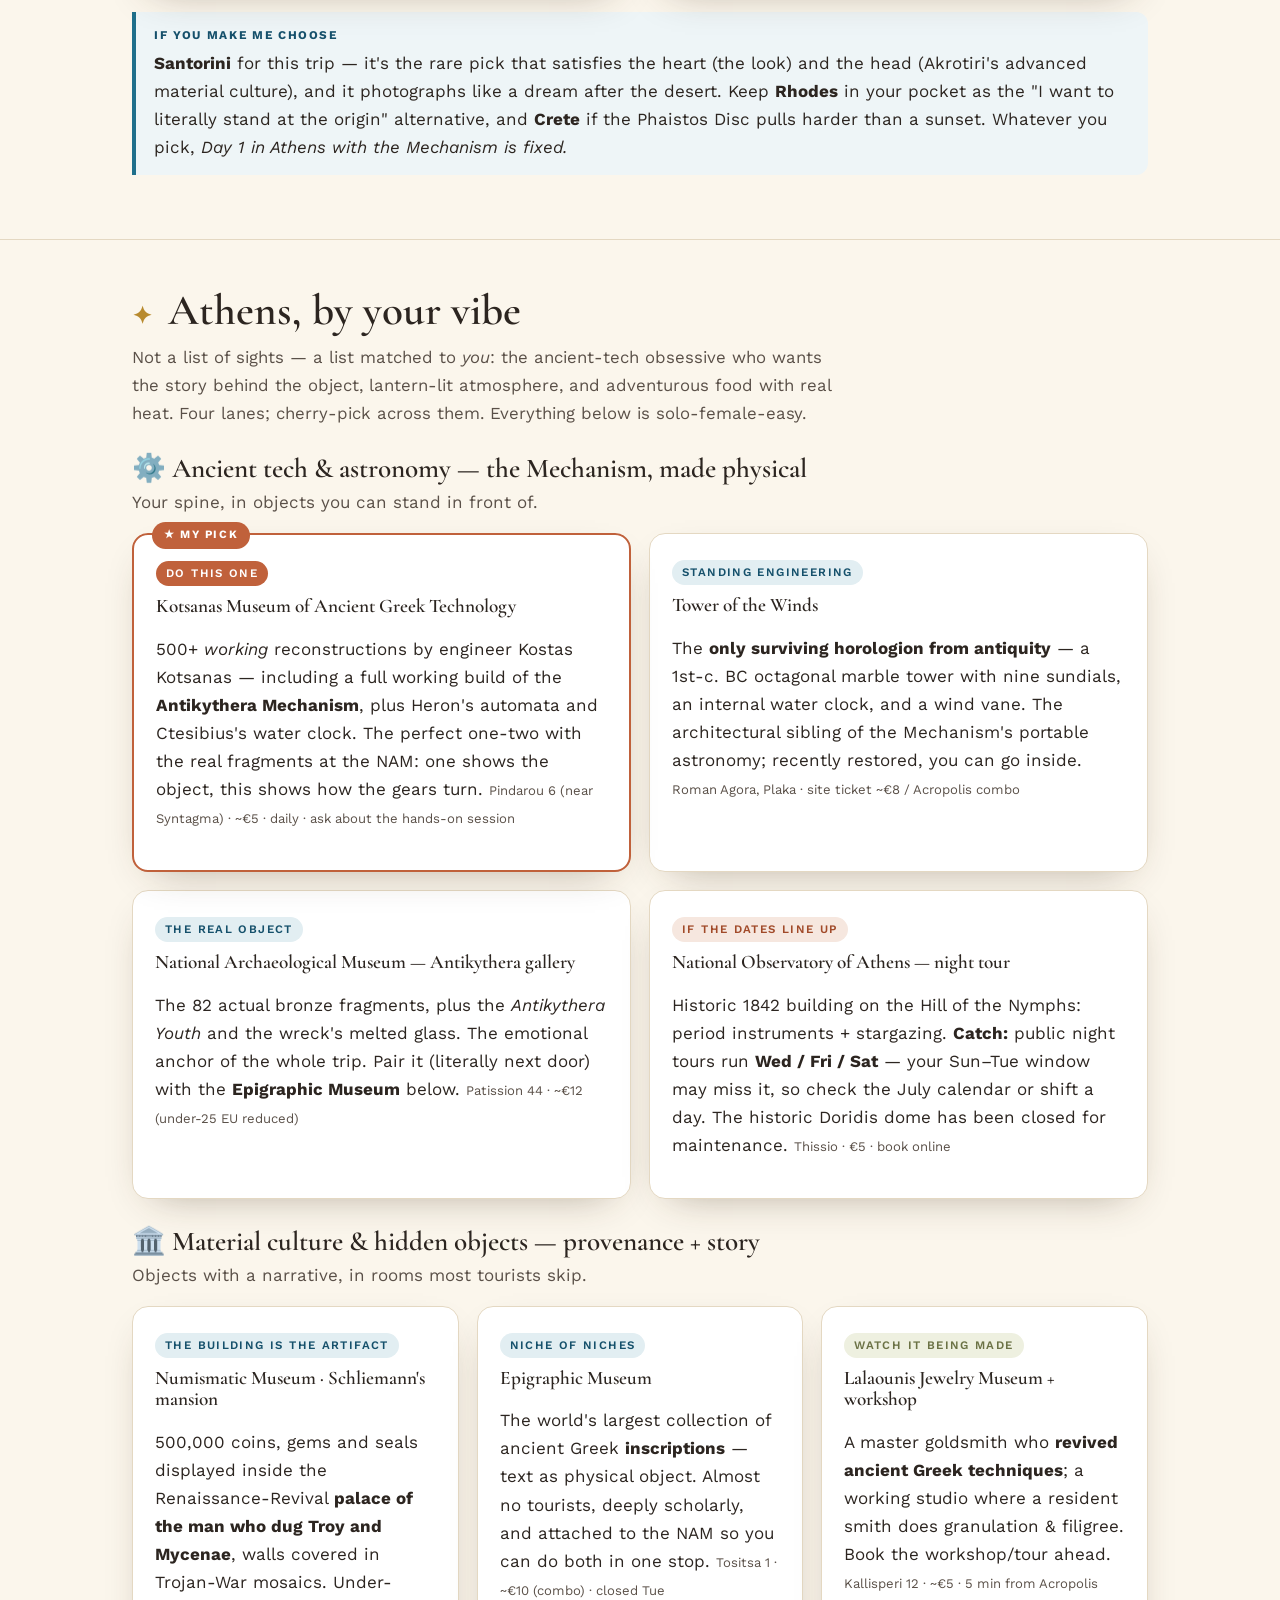
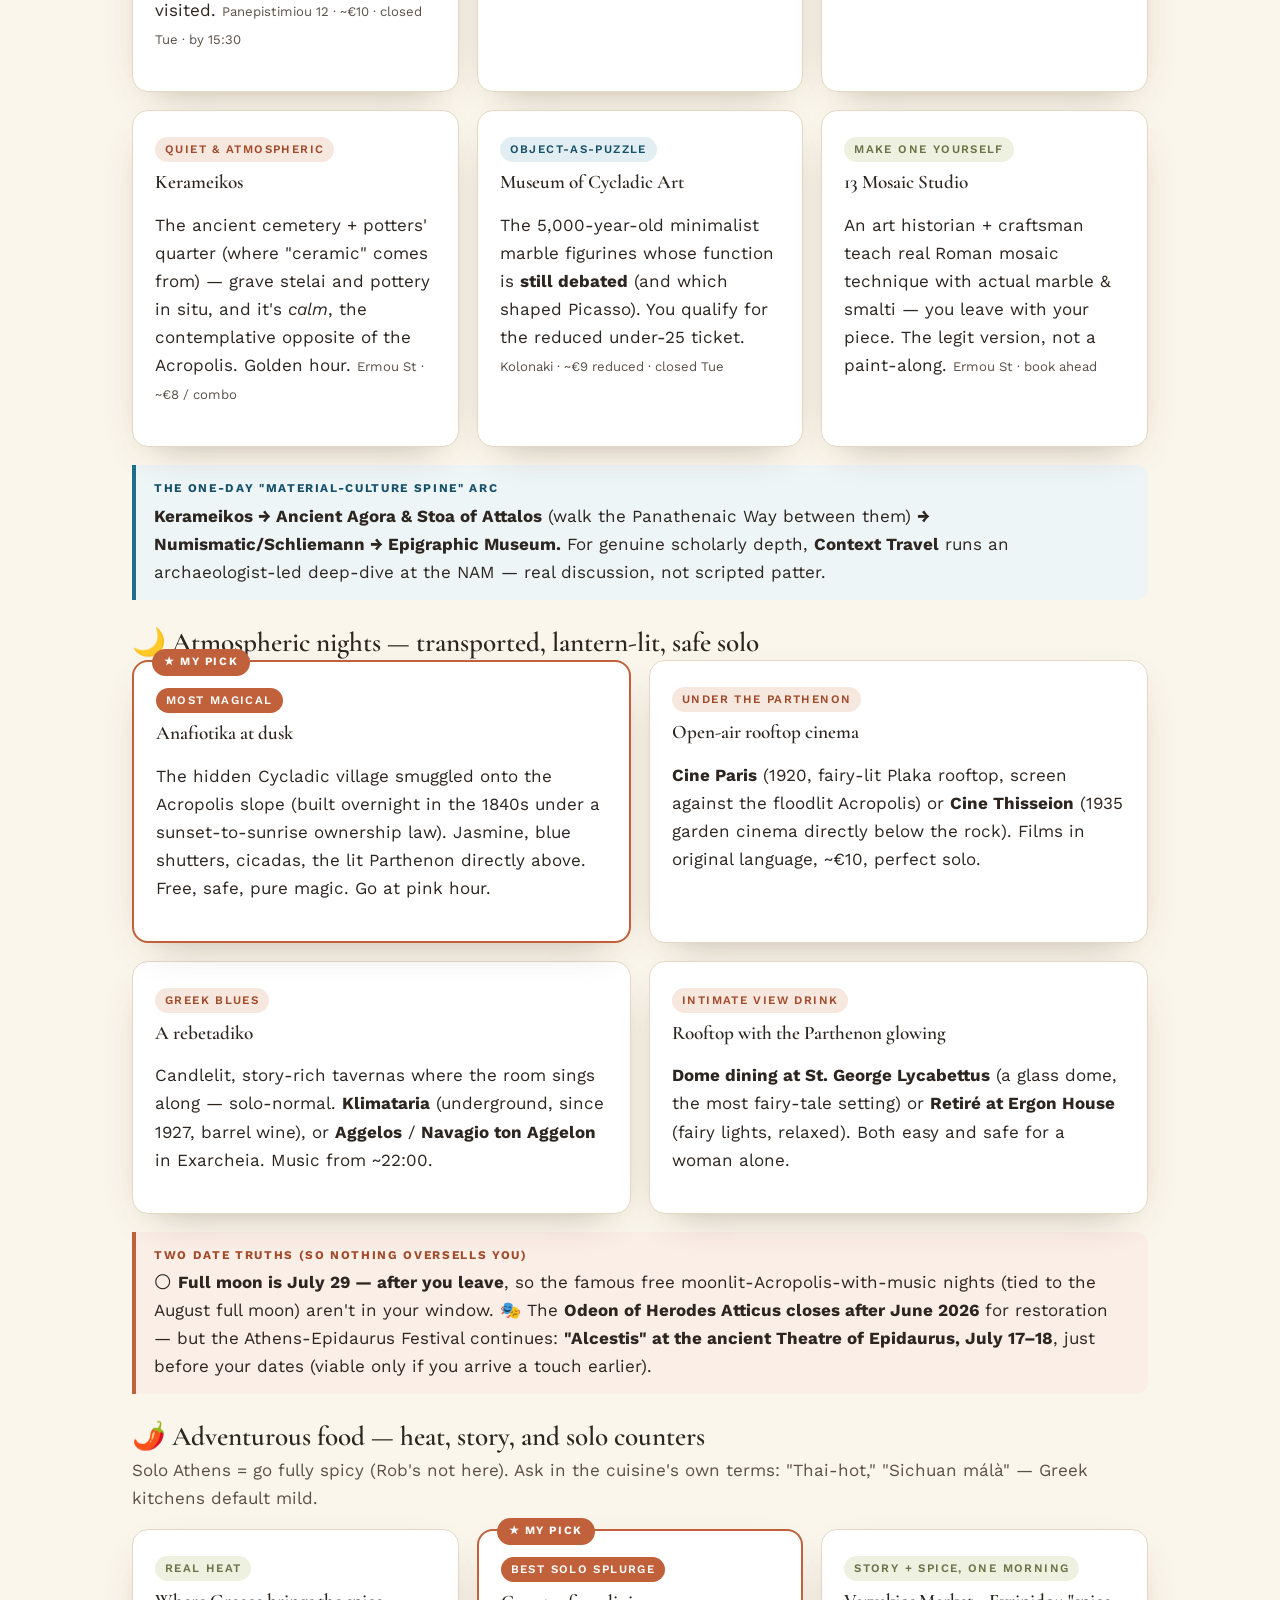
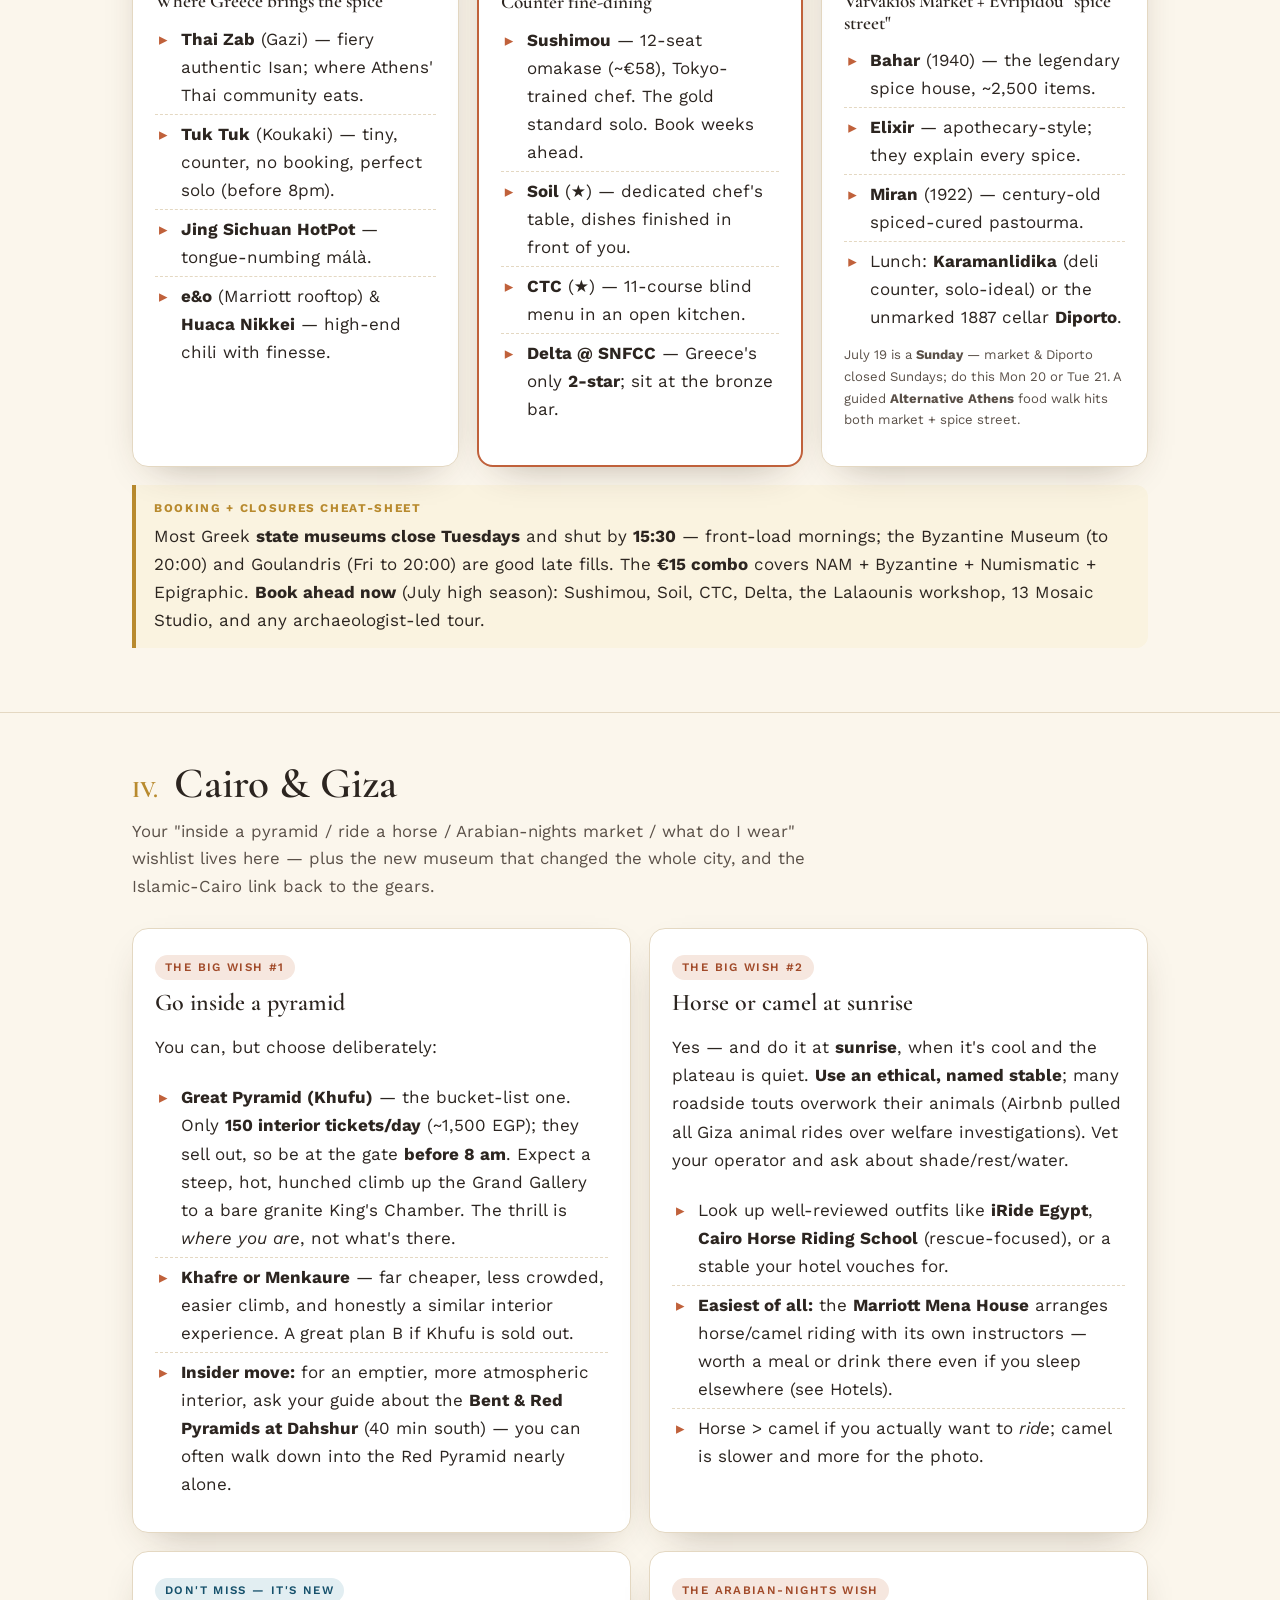
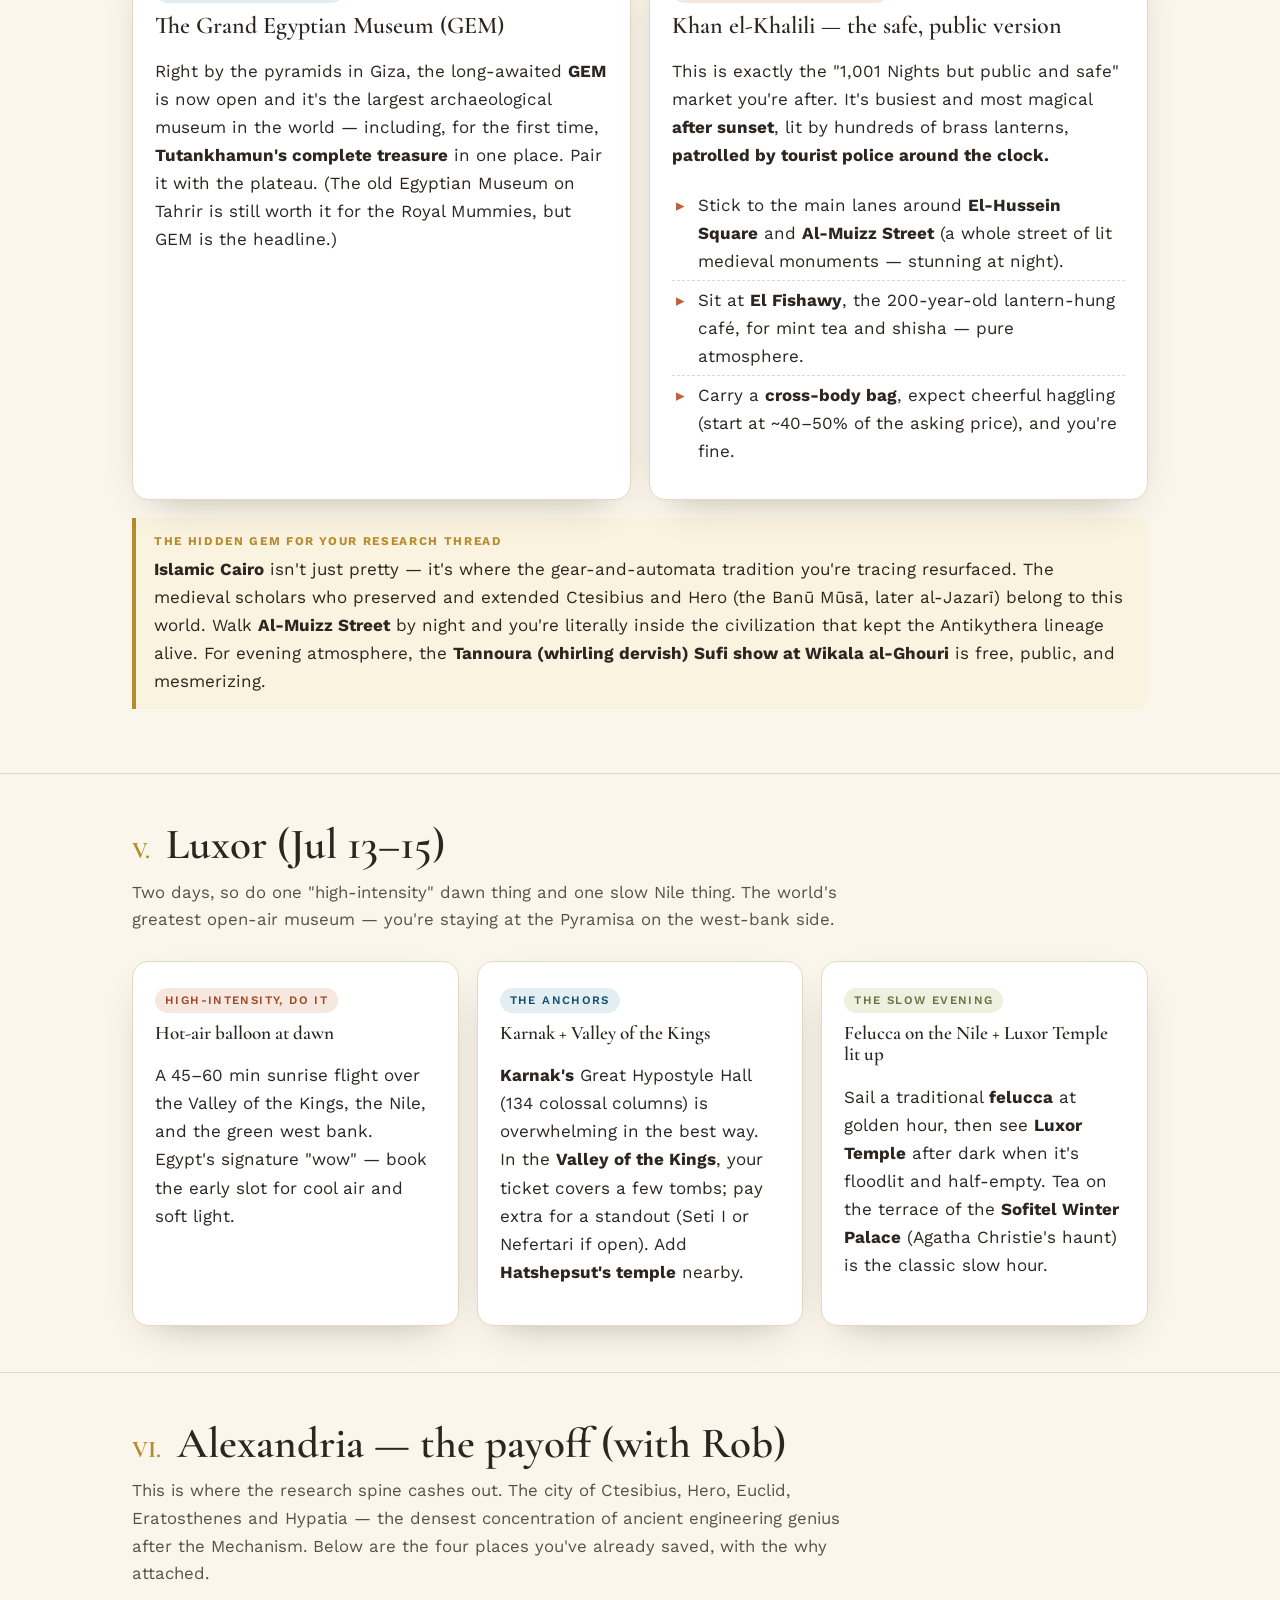
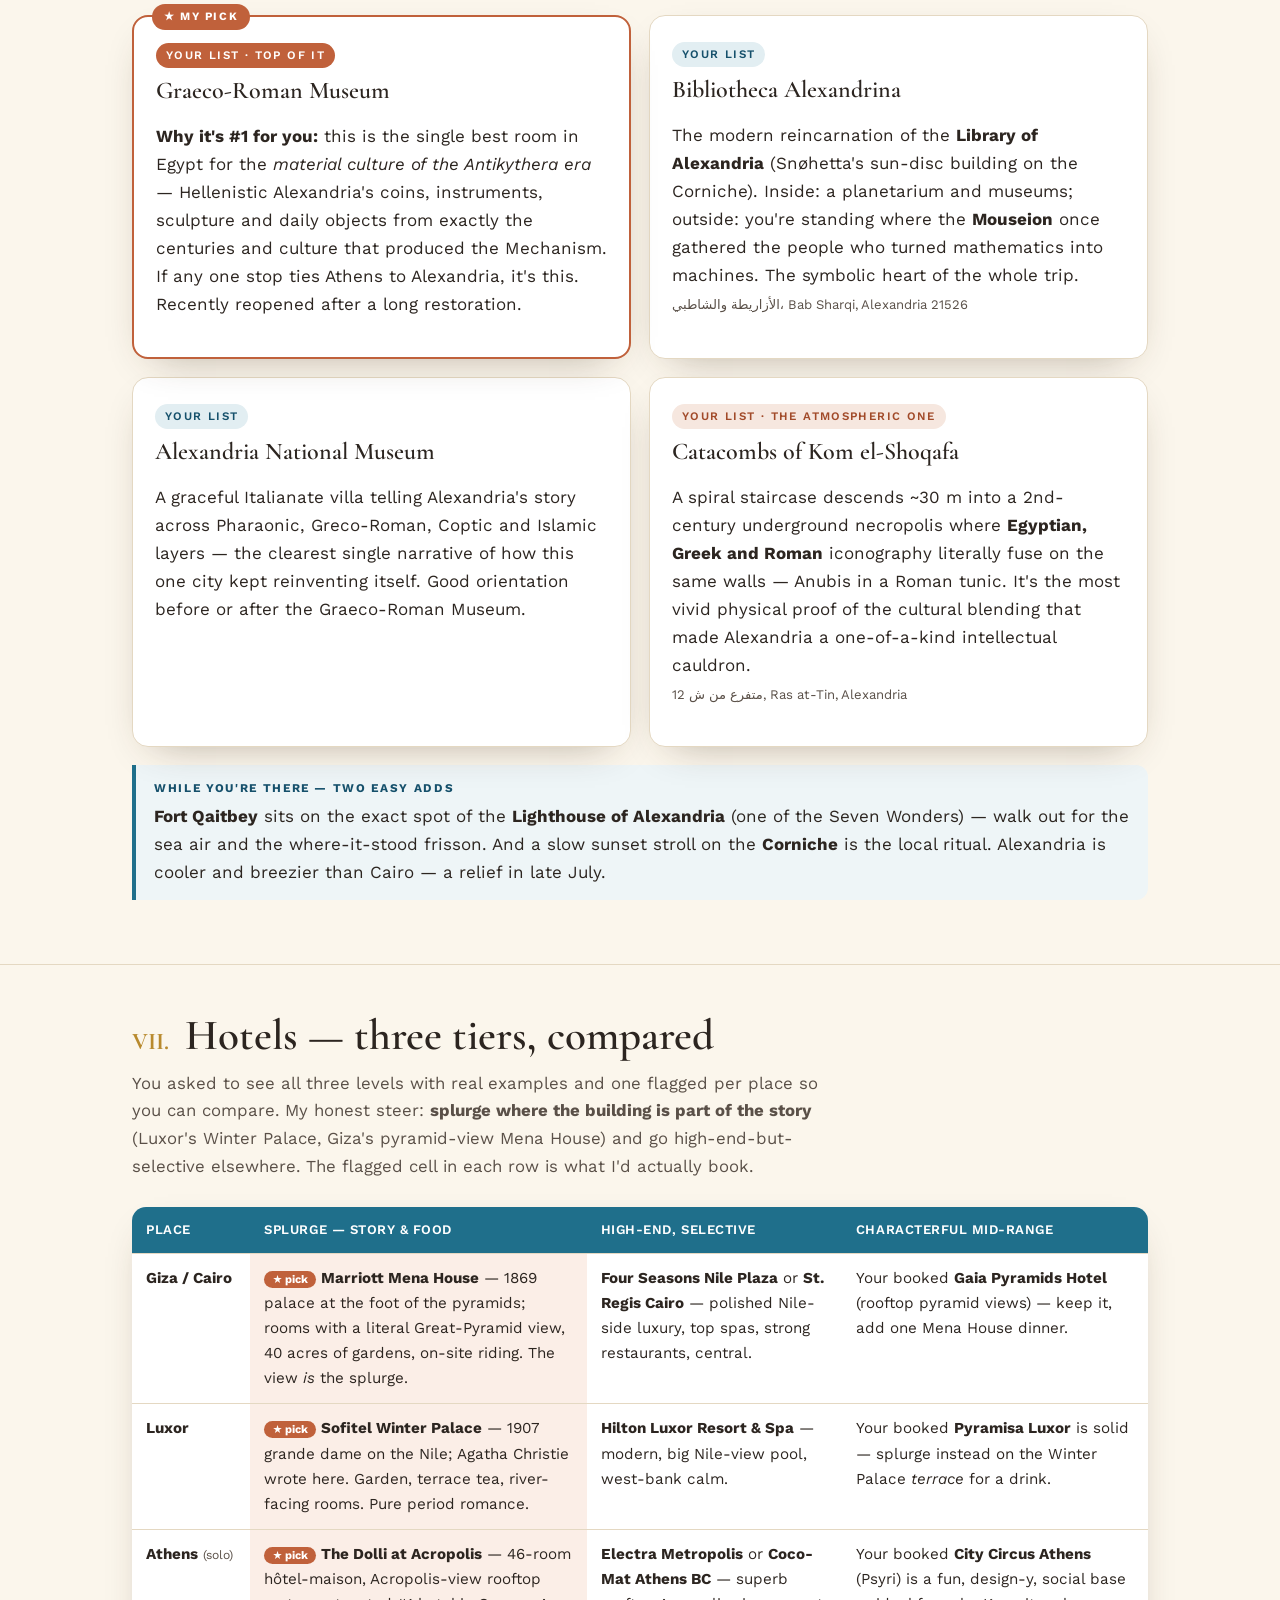
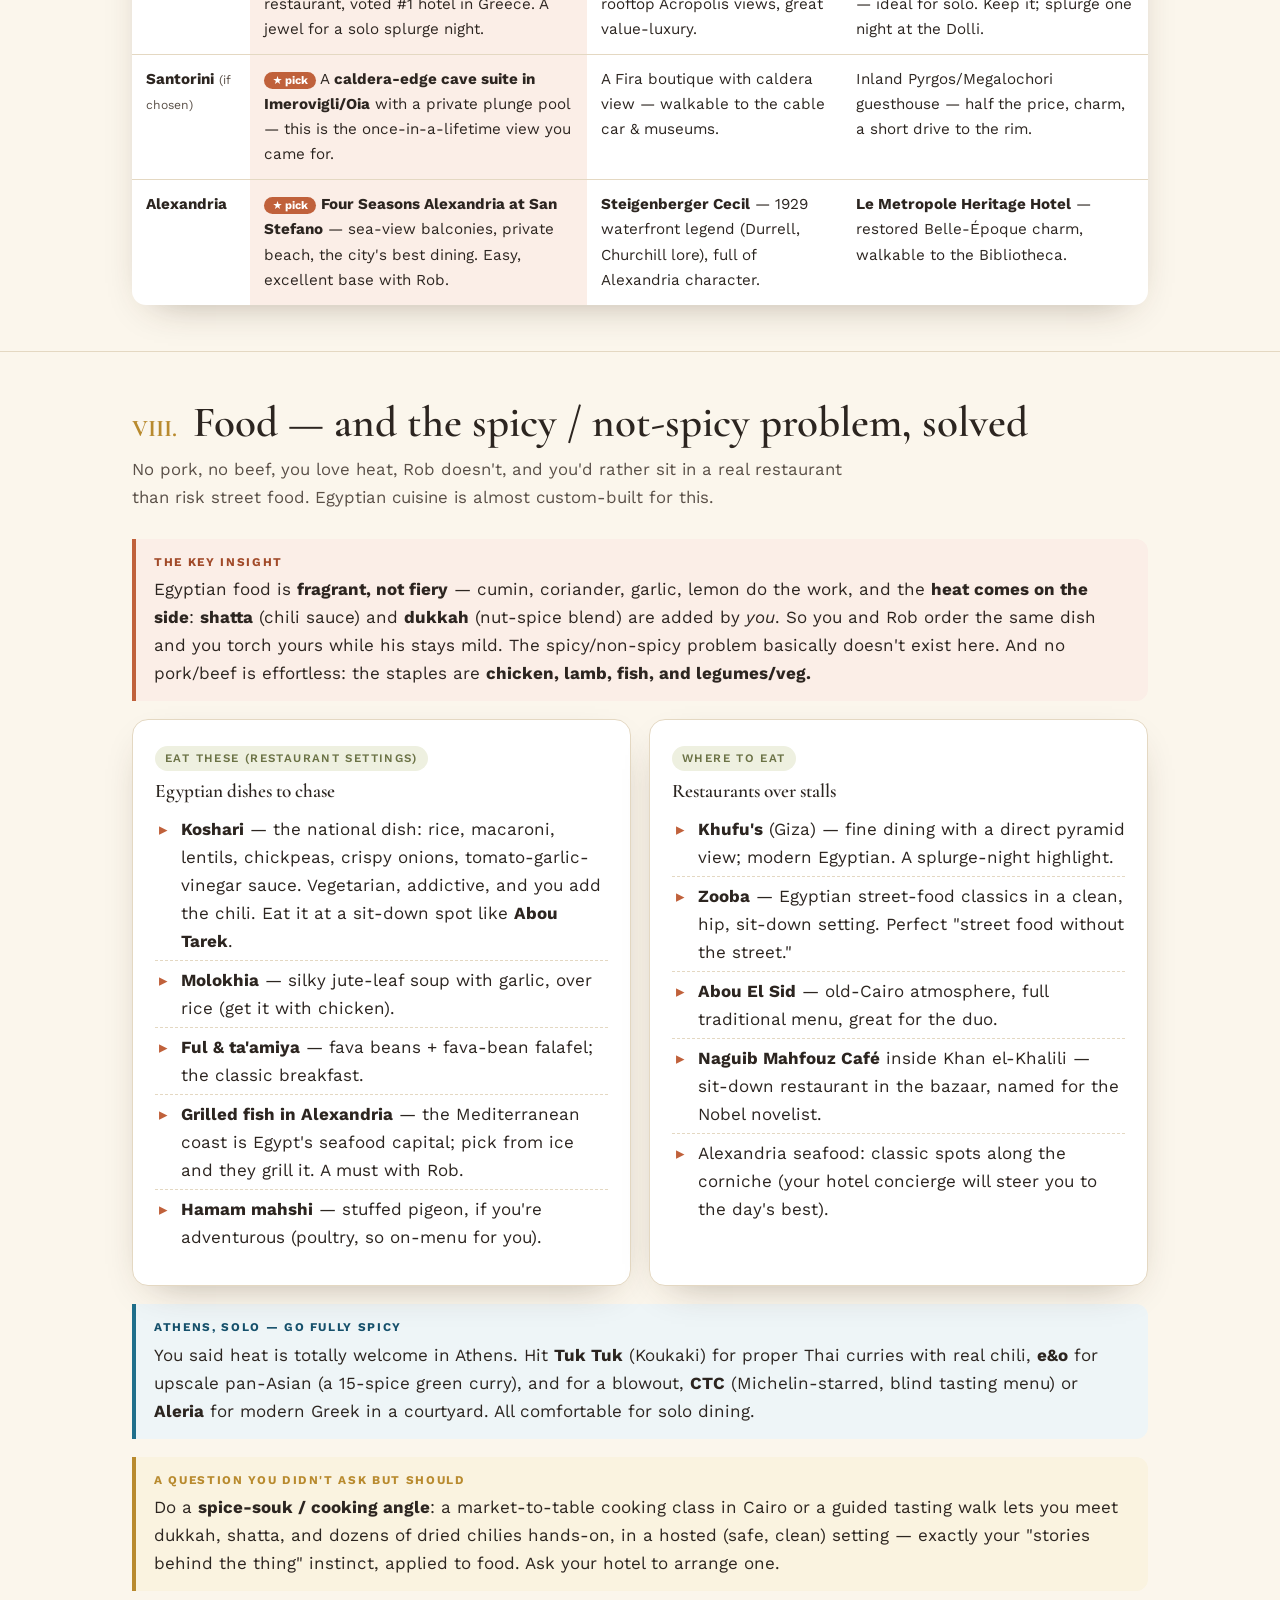
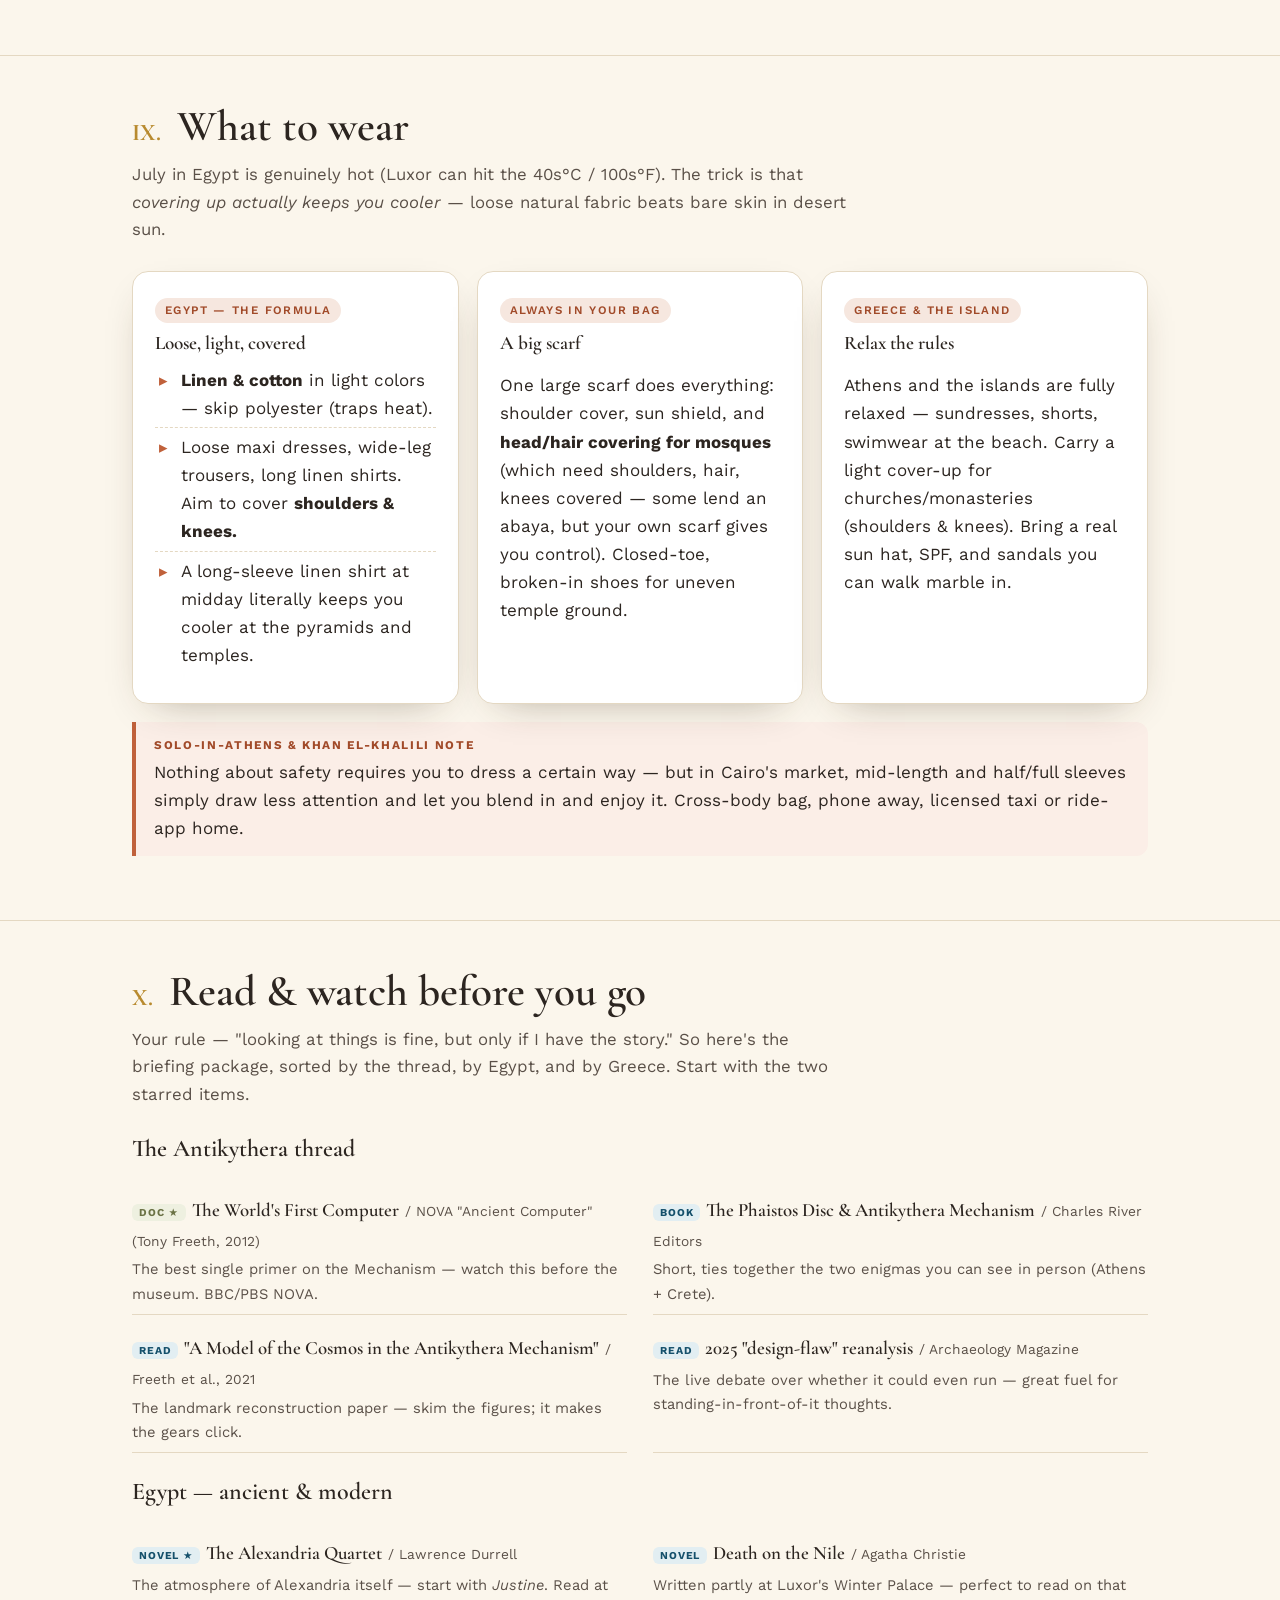
==== commit 98c0317f: "Add 'Athens, by your vibe' section from agent research Four vibe-matched lanes for the solo Athens d" ====
--- a/greece-egypt-trip/index.html
+++ b/greece-egypt-trip/index.html
@@ -162,6 +162,7 @@
       <a href="#spine">The Thread</a>
       <a href="#route">Route</a>
       <a href="#athens">Athens + Island</a>
+      <a href="#athens-vibe">Athens by Vibe</a>
       <a href="#cairo">Cairo</a>
       <a href="#luxor">Luxor</a>
       <a href="#alex">Alexandria</a>
@@ -354,6 +355,182 @@
       advanced material culture), and it photographs like a dream after the desert. Keep <b>Rhodes</b> in your pocket as
       the "I want to literally stand at the origin" alternative, and <b>Crete</b> if the Phaistos Disc pulls harder than
       a sunset. Whatever you pick, <em>Day 1 in Athens with the Mechanism is fixed.</em>
+    </div>
+  </div>
+</section>
+
+<!-- ============ ATHENS BY VIBE ============ -->
+<section id="athens-vibe">
+  <div class="wrap">
+    <div class="sec-head"><span class="sec-num">✦</span><h2>Athens, by your vibe</h2></div>
+    <p class="sec-sub">Not a list of sights — a list matched to <em>you</em>: the ancient-tech obsessive who wants the
+      story behind the object, lantern-lit atmosphere, and adventurous food with real heat. Four lanes; cherry-pick
+      across them. Everything below is solo-female-easy.</p>
+
+    <!-- LANE 1 -->
+    <h3 style="font-size:1.7rem;margin:6px 0 2px;">⚙️ Ancient tech &amp; astronomy — the Mechanism, made physical</h3>
+    <p style="color:var(--ink-soft);margin:.2em 0 1em;">Your spine, in objects you can stand in front of.</p>
+    <div class="grid g2">
+      <div class="card rec">
+        <span class="tag pick">Do this one</span>
+        <h4>Kotsanas Museum of Ancient Greek Technology</h4>
+        <p>500+ <em>working</em> reconstructions by engineer Kostas Kotsanas — including a full working build of the
+          <b>Antikythera Mechanism</b>, plus Heron's automata and Ctesibius's water clock. The perfect one-two with the
+          real fragments at the NAM: one shows the object, this shows how the gears turn. <span class="src">Pindarou 6
+          (near Syntagma) · ~€5 · daily · ask about the hands-on session</span></p>
+      </div>
+      <div class="card">
+        <span class="tag research">Standing engineering</span>
+        <h4>Tower of the Winds</h4>
+        <p>The <b>only surviving horologion from antiquity</b> — a 1st-c. BC octagonal marble tower with nine sundials,
+          an internal water clock, and a wind vane. The architectural sibling of the Mechanism's portable astronomy;
+          recently restored, you can go inside. <span class="src">Roman Agora, Plaka · site ticket ~€8 / Acropolis combo</span></p>
+      </div>
+      <div class="card">
+        <span class="tag research">The real object</span>
+        <h4>National Archaeological Museum — Antikythera gallery</h4>
+        <p>The 82 actual bronze fragments, plus the <em>Antikythera Youth</em> and the wreck's melted glass. The
+          emotional anchor of the whole trip. Pair it (literally next door) with the <b>Epigraphic Museum</b> below.
+          <span class="src">Patission 44 · ~€12 (under-25 EU reduced)</span></p>
+      </div>
+      <div class="card">
+        <span class="tag vibe">If the dates line up</span>
+        <h4>National Observatory of Athens — night tour</h4>
+        <p>Historic 1842 building on the Hill of the Nymphs: period instruments + stargazing. <b>Catch:</b> public night
+          tours run <b>Wed / Fri / Sat</b> — your Sun–Tue window may miss it, so check the July calendar or shift a day.
+          The historic Doridis dome has been closed for maintenance. <span class="src">Thissio · €5 · book online</span></p>
+      </div>
+    </div>
+
+    <!-- LANE 2 -->
+    <h3 style="font-size:1.7rem;margin:28px 0 2px;">🏛️ Material culture &amp; hidden objects — provenance + story</h3>
+    <p style="color:var(--ink-soft);margin:.2em 0 1em;">Objects with a narrative, in rooms most tourists skip.</p>
+    <div class="grid g3">
+      <div class="card">
+        <span class="tag research">The building IS the artifact</span>
+        <h4>Numismatic Museum · Schliemann's mansion</h4>
+        <p>500,000 coins, gems and seals displayed inside the Renaissance-Revival <b>palace of the man who dug Troy and
+          Mycenae</b>, walls covered in Trojan-War mosaics. Under-visited. <span class="src">Panepistimiou 12 · ~€10 · closed Tue · by 15:30</span></p>
+      </div>
+      <div class="card">
+        <span class="tag research">Niche of niches</span>
+        <h4>Epigraphic Museum</h4>
+        <p>The world's largest collection of ancient Greek <b>inscriptions</b> — text as physical object. Almost no
+          tourists, deeply scholarly, and attached to the NAM so you can do both in one stop. <span class="src">Tositsa 1 · ~€10 (combo) · closed Tue</span></p>
+      </div>
+      <div class="card">
+        <span class="tag food">Watch it being made</span>
+        <h4>Lalaounis Jewelry Museum + workshop</h4>
+        <p>A master goldsmith who <b>revived ancient Greek techniques</b>; a working studio where a resident smith does
+          granulation &amp; filigree. Book the workshop/tour ahead. <span class="src">Kallisperi 12 · ~€5 · 5 min from Acropolis</span></p>
+      </div>
+      <div class="card">
+        <span class="tag vibe">Quiet &amp; atmospheric</span>
+        <h4>Kerameikos</h4>
+        <p>The ancient cemetery + potters' quarter (where "ceramic" comes from) — grave stelai and pottery in situ, and
+          it's <em>calm</em>, the contemplative opposite of the Acropolis. Golden hour. <span class="src">Ermou St · ~€8 / combo</span></p>
+      </div>
+      <div class="card">
+        <span class="tag research">Object-as-puzzle</span>
+        <h4>Museum of Cycladic Art</h4>
+        <p>The 5,000-year-old minimalist marble figurines whose function is <b>still debated</b> (and which shaped
+          Picasso). You qualify for the reduced under-25 ticket. <span class="src">Kolonaki · ~€9 reduced · closed Tue</span></p>
+      </div>
+      <div class="card">
+        <span class="tag food">Make one yourself</span>
+        <h4>13 Mosaic Studio</h4>
+        <p>An art historian + craftsman teach real Roman mosaic technique with actual marble &amp; smalti — you leave
+          with your piece. The legit version, not a paint-along. <span class="src">Ermou St · book ahead</span></p>
+      </div>
+    </div>
+    <div class="note">
+      <span class="lbl">The one-day "material-culture spine" arc</span>
+      <b>Kerameikos → Ancient Agora &amp; Stoa of Attalos</b> (walk the Panathenaic Way between them) <b>→
+      Numismatic/Schliemann → Epigraphic Museum.</b> For genuine scholarly depth, <b>Context Travel</b> runs an
+      archaeologist-led deep-dive at the NAM — real discussion, not scripted patter.
+    </div>
+
+    <!-- LANE 3 -->
+    <h3 style="font-size:1.7rem;margin:28px 0 2px;">🌙 Atmospheric nights — transported, lantern-lit, safe solo</h3>
+    <div class="grid g2">
+      <div class="card rec">
+        <span class="tag pick">Most magical</span>
+        <h4>Anafiotika at dusk</h4>
+        <p>The hidden Cycladic village smuggled onto the Acropolis slope (built overnight in the 1840s under a
+          sunset-to-sunrise ownership law). Jasmine, blue shutters, cicadas, the lit Parthenon directly above. Free, safe,
+          pure magic. Go at pink hour.</p>
+      </div>
+      <div class="card">
+        <span class="tag vibe">Under the Parthenon</span>
+        <h4>Open-air rooftop cinema</h4>
+        <p><b>Cine Paris</b> (1920, fairy-lit Plaka rooftop, screen against the floodlit Acropolis) or <b>Cine
+          Thisseion</b> (1935 garden cinema directly below the rock). Films in original language, ~€10, perfect solo.</p>
+      </div>
+      <div class="card">
+        <span class="tag vibe">Greek blues</span>
+        <h4>A rebetadiko</h4>
+        <p>Candlelit, story-rich tavernas where the room sings along — solo-normal. <b>Klimataria</b> (underground,
+          since 1927, barrel wine), or <b>Aggelos</b> / <b>Navagio ton Aggelon</b> in Exarcheia. Music from ~22:00.</p>
+      </div>
+      <div class="card">
+        <span class="tag vibe">Intimate view drink</span>
+        <h4>Rooftop with the Parthenon glowing</h4>
+        <p><b>Dome dining at St. George Lycabettus</b> (a glass dome, the most fairy-tale setting) or <b>Retiré at Ergon
+          House</b> (fairy lights, relaxed). Both easy and safe for a woman alone.</p>
+      </div>
+    </div>
+    <div class="note warm">
+      <span class="lbl">Two date truths (so nothing oversells you)</span>
+      🌕 <b>Full moon is July 29 — after you leave</b>, so the famous free moonlit-Acropolis-with-music nights (tied to
+      the August full moon) aren't in your window. 🎭 The <b>Odeon of Herodes Atticus closes after June 2026</b> for
+      restoration — but the Athens-Epidaurus Festival continues: <b>"Alcestis" at the ancient Theatre of Epidaurus, July
+      17–18</b>, just before your dates (viable only if you arrive a touch earlier).
+    </div>
+
+    <!-- LANE 4 -->
+    <h3 style="font-size:1.7rem;margin:28px 0 2px;">🌶️ Adventurous food — heat, story, and solo counters</h3>
+    <p style="color:var(--ink-soft);margin:.2em 0 1em;">Solo Athens = go fully spicy (Rob's not here). Ask in the
+      cuisine's own terms: "Thai-hot," "Sichuan málà" — Greek kitchens default mild.</p>
+    <div class="grid g3">
+      <div class="card">
+        <span class="tag food">Real heat</span>
+        <h4>Where Greece brings the spice</h4>
+        <ul class="clean">
+          <li><b>Thai Zab</b> (Gazi) — fiery authentic Isan; where Athens' Thai community eats.</li>
+          <li><b>Tuk Tuk</b> (Koukaki) — tiny, counter, no booking, perfect solo (before 8pm).</li>
+          <li><b>Jing Sichuan HotPot</b> — tongue-numbing málà.</li>
+          <li><b>e&amp;o</b> (Marriott rooftop) &amp; <b>Huaca Nikkei</b> — high-end chili with finesse.</li>
+        </ul>
+      </div>
+      <div class="card rec">
+        <span class="tag pick">Best solo splurge</span>
+        <h4>Counter fine-dining</h4>
+        <ul class="clean">
+          <li><b>Sushimou</b> — 12-seat omakase (~€58), Tokyo-trained chef. The gold standard solo. Book weeks ahead.</li>
+          <li><b>Soil</b> (★) — dedicated chef's table, dishes finished in front of you.</li>
+          <li><b>CTC</b> (★) — 11-course blind menu in an open kitchen.</li>
+          <li><b>Delta @ SNFCC</b> — Greece's only <b>2-star</b>; sit at the bronze bar.</li>
+        </ul>
+      </div>
+      <div class="card">
+        <span class="tag food">Story + spice, one morning</span>
+        <h4>Varvakios Market + Evripidou "spice street"</h4>
+        <ul class="clean">
+          <li><b>Bahar</b> (1940) — the legendary spice house, ~2,500 items.</li>
+          <li><b>Elixir</b> — apothecary-style; they explain every spice.</li>
+          <li><b>Miran</b> (1922) — century-old spiced-cured pastourma.</li>
+          <li>Lunch: <b>Karamanlidika</b> (deli counter, solo-ideal) or the unmarked 1887 cellar <b>Diporto</b>.</li>
+        </ul>
+        <p class="src" style="margin-top:8px;">July 19 is a <b>Sunday</b> — market &amp; Diporto closed Sundays; do this Mon 20 or Tue 21. A guided <b>Alternative Athens</b> food walk hits both market + spice street.</p>
+      </div>
+    </div>
+
+    <div class="note gold">
+      <span class="lbl">Booking + closures cheat-sheet</span>
+      Most Greek <b>state museums close Tuesdays</b> and shut by <b>15:30</b> — front-load mornings; the Byzantine
+      Museum (to 20:00) and Goulandris (Fri to 20:00) are good late fills. The <b>€15 combo</b> covers
+      NAM + Byzantine + Numismatic + Epigraphic. <b>Book ahead now</b> (July high season): Sushimou, Soil, CTC, Delta,
+      the Lalaounis workshop, 13 Mosaic Studio, and any archaeologist-led tour.
     </div>
   </div>
 </section>
